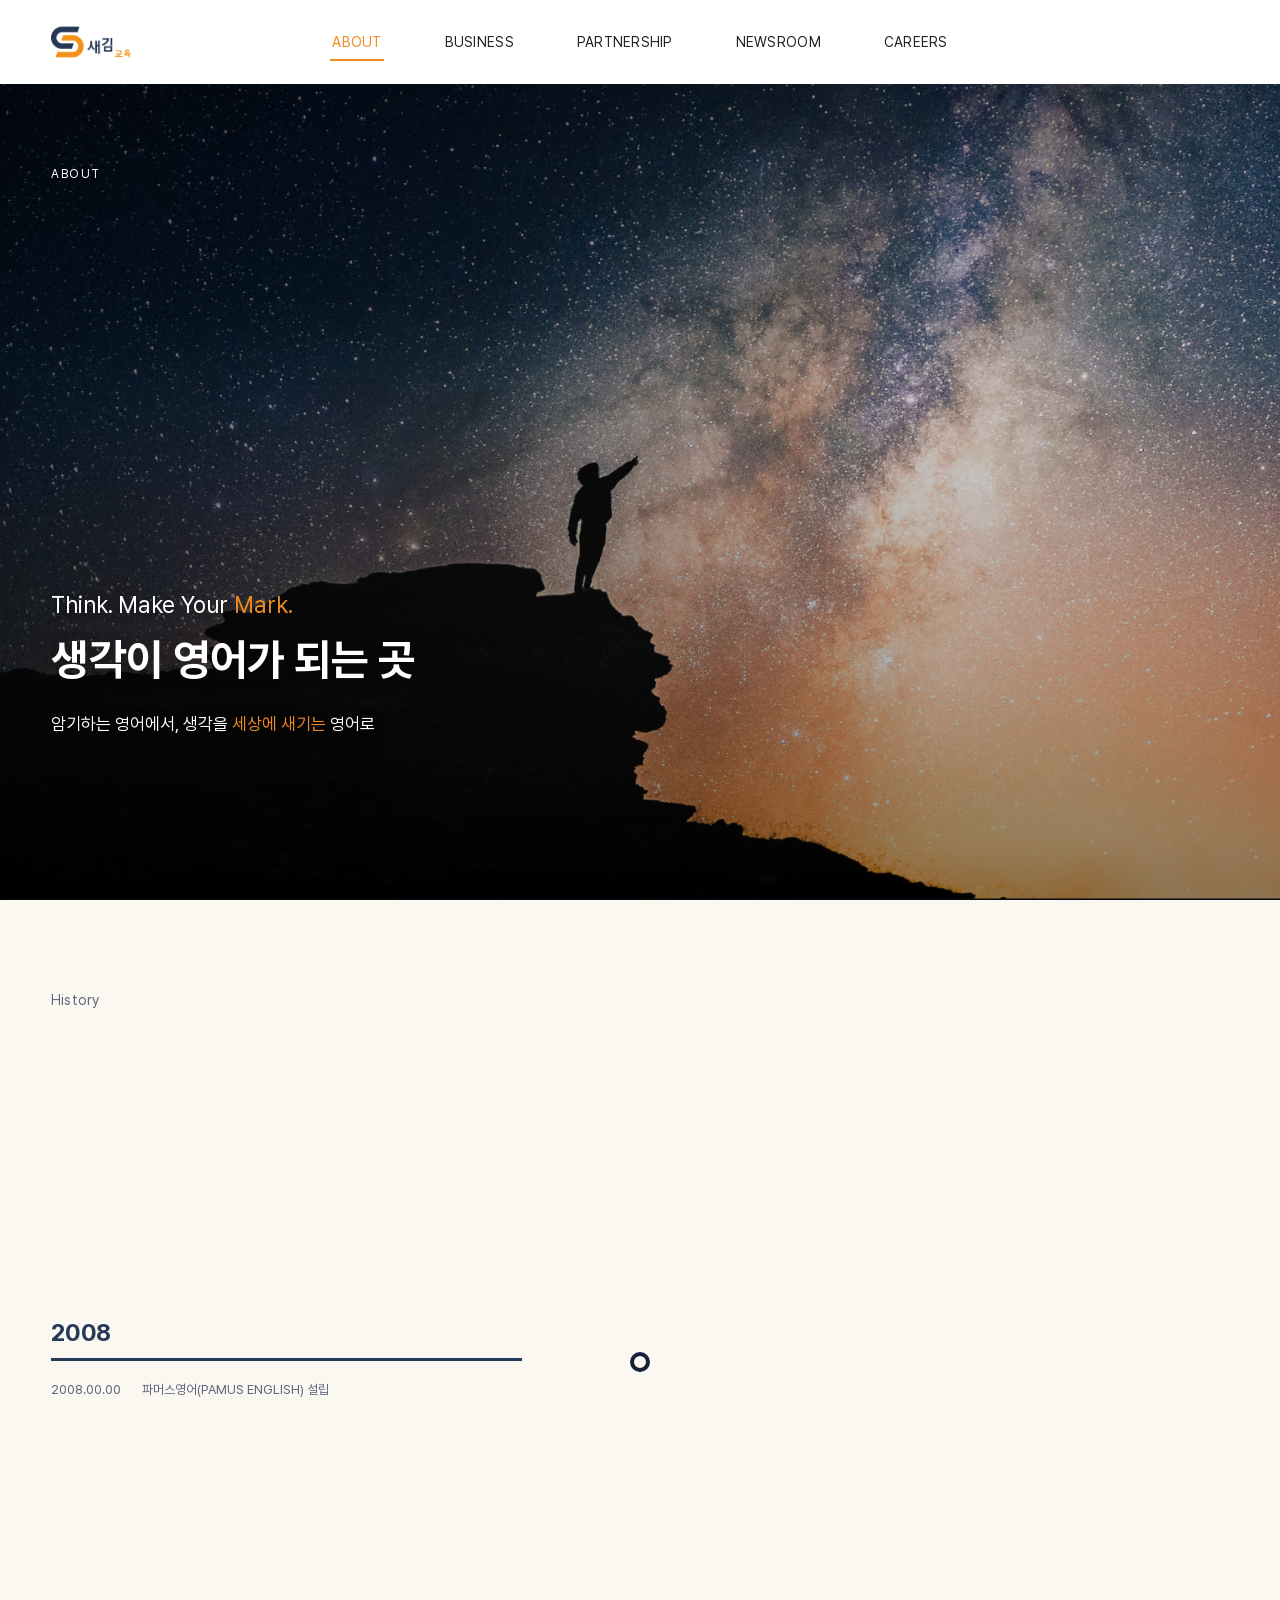
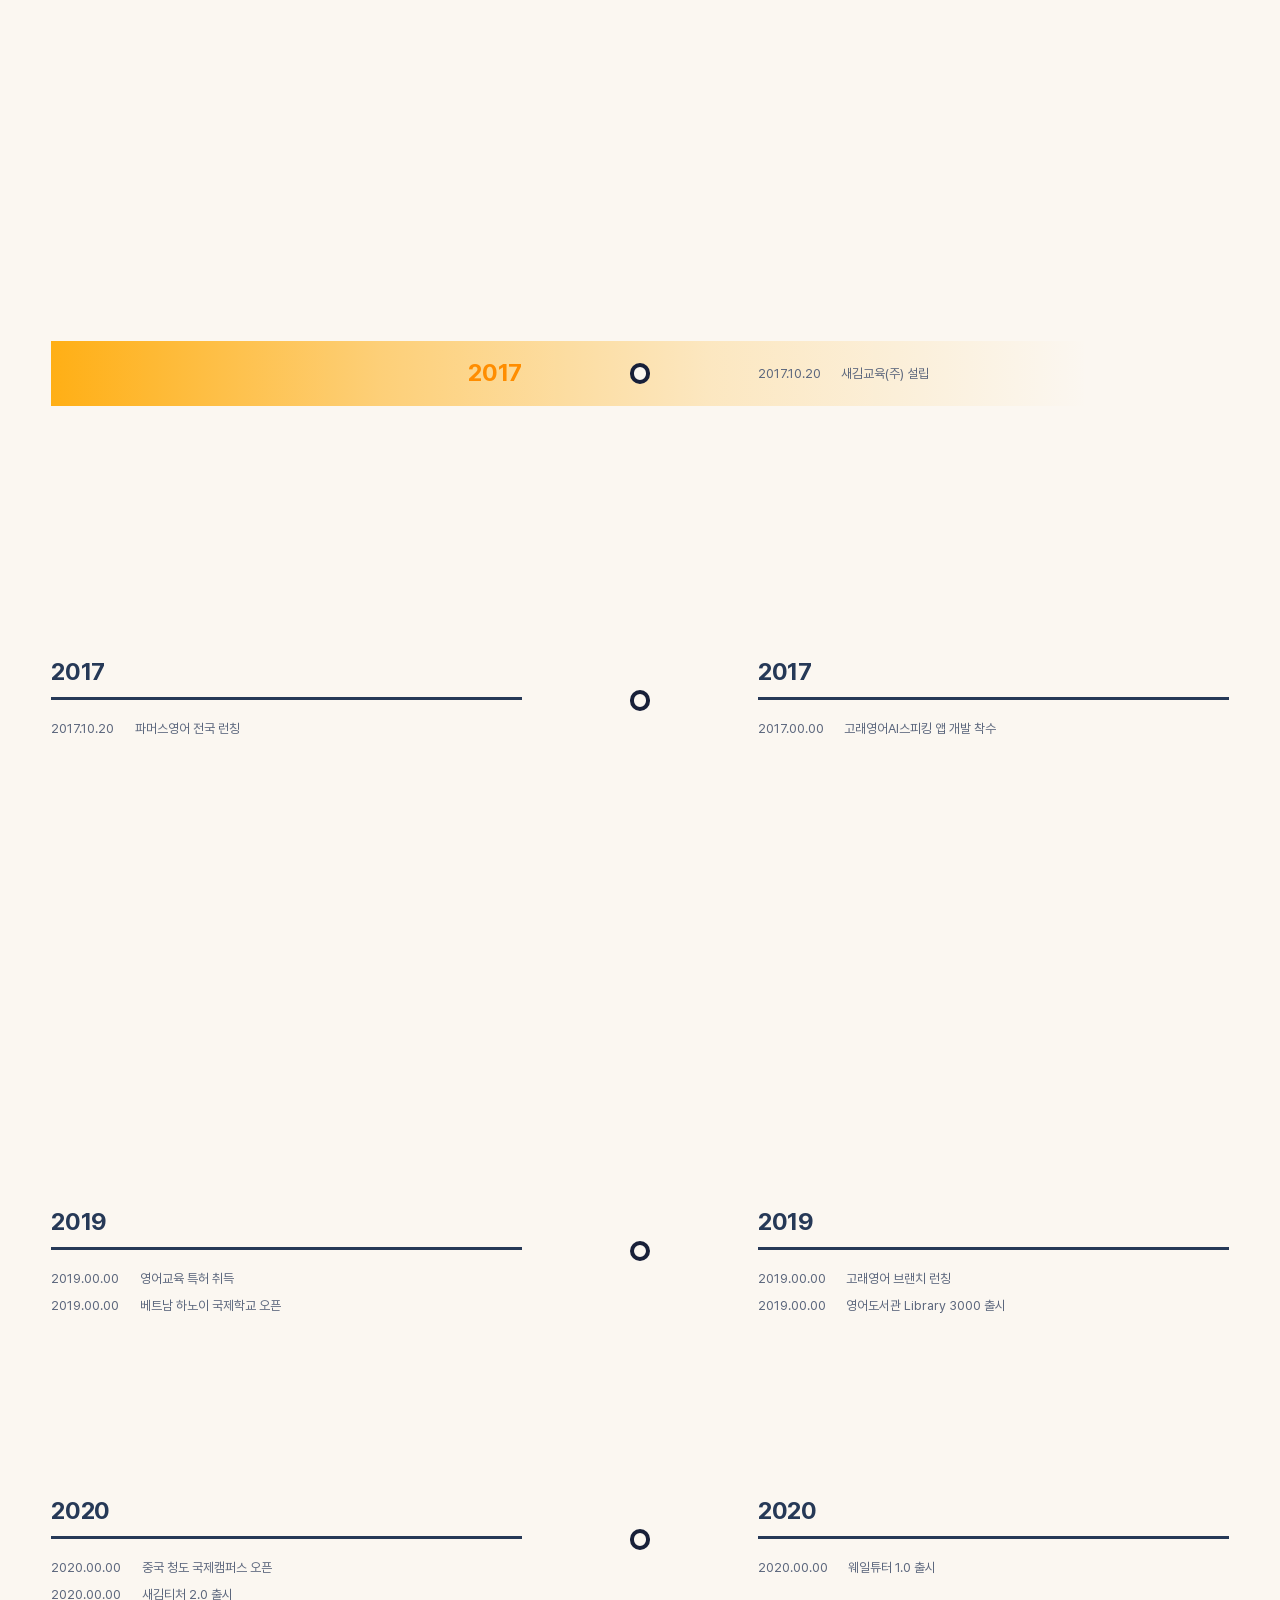
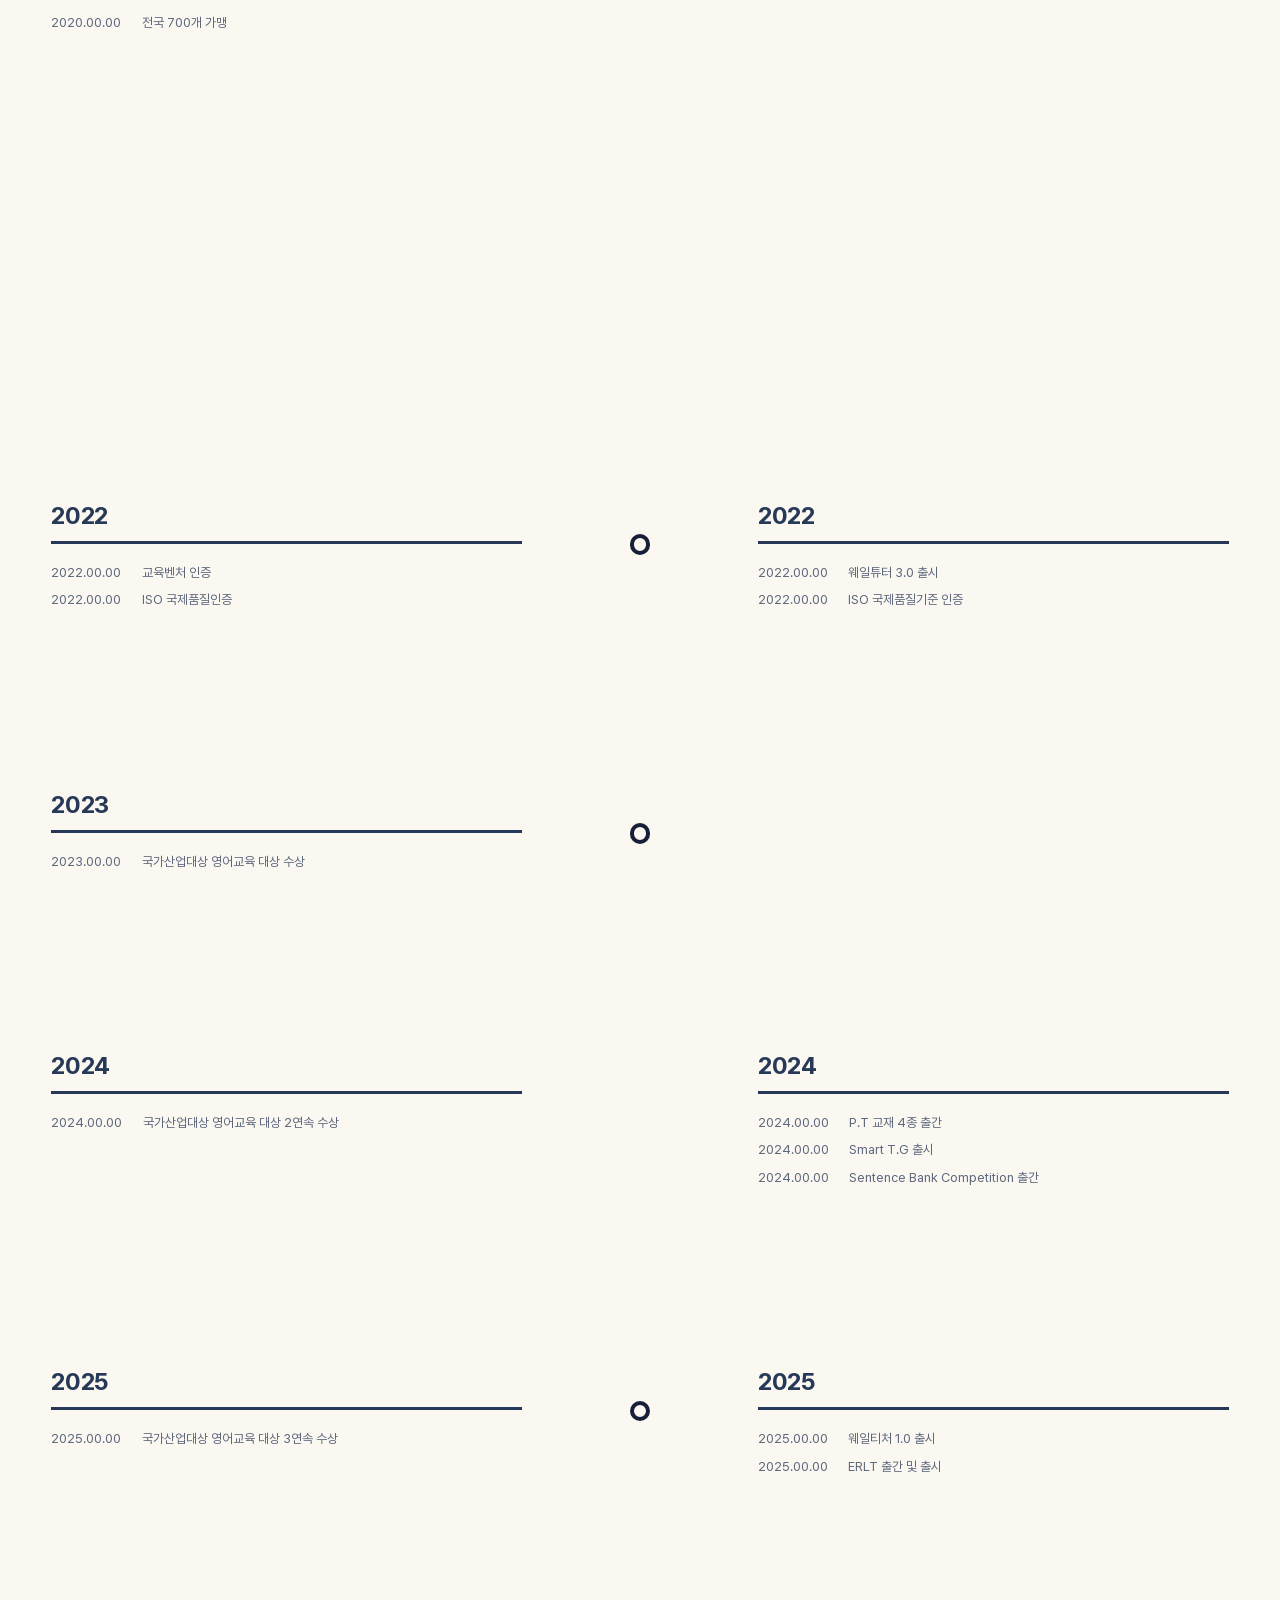
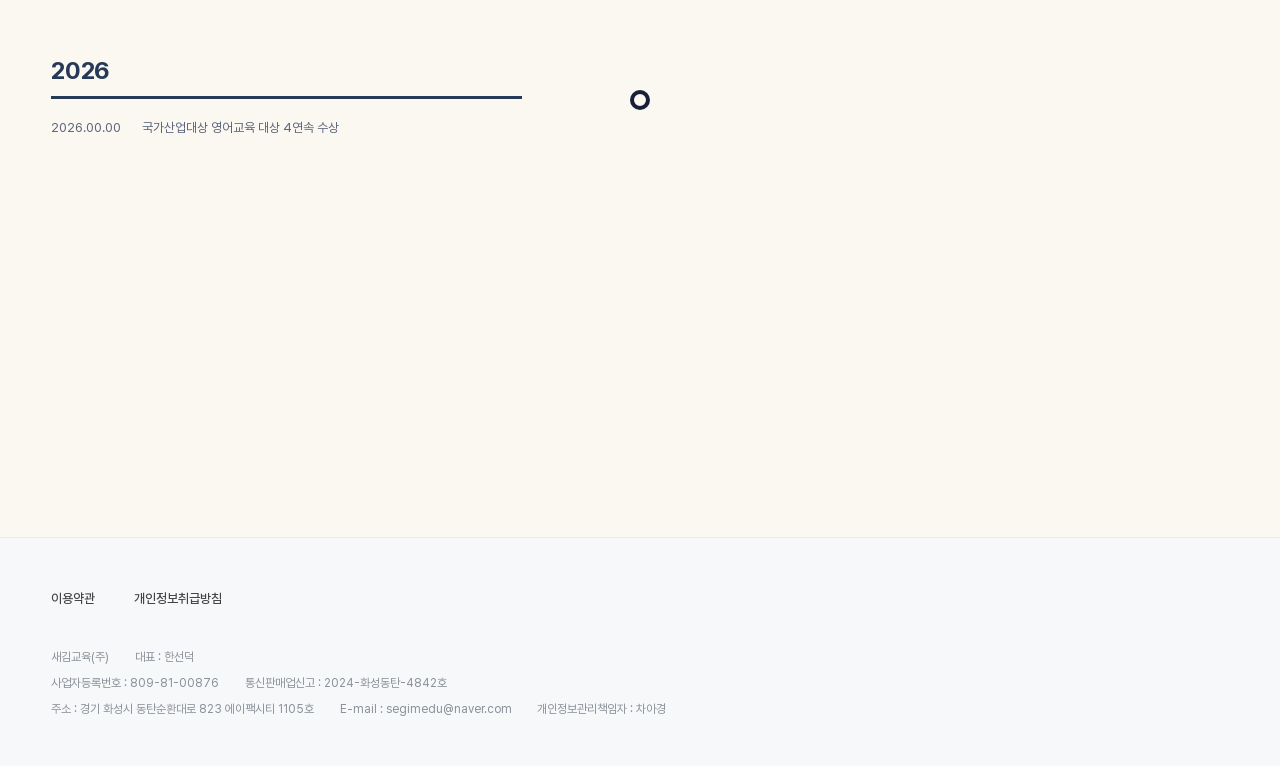
==== about.html @ 3005b9c8 "Add files via upload" ====
<!DOCTYPE html>
<html lang="ko">
<head>
  <meta charset="UTF-8">
  <meta name="viewport" content="width=device-width, initial-scale=1.0, viewport-fit=cover">
  <title>새김교육(주) | About</title>
  <meta name="description" content="새김교육(주) 회사소개 및 연혁 - 생각이 영어가 되는 곳">
  <link rel="stylesheet" href="/resource/css/index.css">
  <link rel="stylesheet" href="/resource/css/about.css">
  <!-- 스크롤 리빌 초기 상태를 첫 렌더부터 적용 (본문 파싱 전에 실행돼야 깜빡임 없음) -->
  <script>document.documentElement.className += ' js';</script>
</head>
<body>

  <!-- ============================================================
       공통 GNB ( 공용)
       ============================================================ -->
  <header class="gnb" id="gnb">
    <div class="gnb-inner">

      <!-- 로고 -->
      <a class="gnb-logo" href="/">
        <img src="/resource/imgs/logo.png" alt="새김교육">
      </a>

      <!-- 모바일 햄버거 버튼 -->
      <button type="button" class="menu-btn" id="menuBtn" aria-label="전체메뉴 열기" aria-expanded="false" aria-controls="gnbMenu">
        <span class="menu-btn-bar"></span>
        <span class="menu-btn-bar"></span>
        <span class="menu-btn-bar"></span>
      </button>

      <!-- 메뉴 (PC: 가운데 정렬 / 모바일: 슬라이드 패널) -->
      <nav class="gnb-menu" id="gnbMenu" aria-label="주메뉴">
        <ul class="menu-list">

          <li class="menu-item has-sub">
            <a class="menu-link on" href="/about">About</a>
            <!-- 모바일 아코디언 전용 버튼 (PC에서는 숨김) -->
            <button type="button" class="sub-btn" aria-label="About 하위메뉴 열기" aria-expanded="false"></button>
            <ul class="sub-list">
              <li><a href="/about#intro">회사소개</a></li>
              <li><a href="/about#history">연혁</a></li>
            </ul>
          </li>

          <li class="menu-item">
            <a class="menu-link" href="/business">Business</a>
          </li>

          <li class="menu-item">
            <a class="menu-link" href="/partnership">Partnership</a>
          </li>

          <li class="menu-item">
            <a class="menu-link" href="/newsroom">Newsroom</a>
          </li>

          <li class="menu-item has-sub">
            <a class="menu-link" href="/career">Careers</a>
            <button type="button" class="sub-btn" aria-label="Careers 하위메뉴 열기" aria-expanded="false"></button>
            <ul class="sub-list">
              <li><a href="/career">인재상</a></li>
              <li><a href="/career2">채용 안내</a></li>
              <li><a href="/career3">채용공고</a></li>
            </ul>
          </li>

        </ul>
      </nav>

    </div>
  </header>
  <!-- // 공통 GNB -->

  <!-- 모바일 메뉴 열렸을 때 뒤 배경 딤 -->
  <div class="menu-dim" id="menuDim"></div>

  <!-- 본문 영역 -->
  <div class="page" id="page">
    <main>

      <!-- ========== 회사소개 배너 ========== -->
      <section class="ab-ban" id="intro">
        <div class="ab-ban-inner">

          <!-- 좌상단 라벨 -->
          <div class="hero-line ab-label-line">
            <p class="ab-label">ABOUT</p>
          </div>

          <!-- 카피 : 줄 단위 마스크 리빌 (index·message와 동일 방식) -->
          <div class="ab-copy">
            <div class="hero-line">
              <p class="ab-lead">Think. Make Your <span class="ab-point">Mark.</span></p>
            </div>

            <h1 class="ab-title">
              <!-- 이 줄만 스윕 : 자기 리빌이 끝나는 즉시 빛줄기가 지나감 -->
              <span class="hero-line"><span class="ab-title-line txt-sheen">생각이 영어가 되는 곳</span></span>
            </h1>

            <div class="hero-line">
              <p class="ab-sub">암기하는 영어에서, 생각을 <span class="ab-point">세상에 새기는</span> 영어로</p>
            </div>
          </div>

        </div>
      </section>
      <!-- // 회사소개 배너 -->

      <!-- ========== History 타임라인 ========== -->
      <section class="hist" id="history">
        <div class="hist-inner">

          <p class="hist-label reveal">History</p>

          <div class="tl" id="tl">
            <!-- 중앙 세로 라인 : 스크롤 진행률에 따라 scaleY로 그려짐 -->
            <span class="tl-line" id="tlLine"></span>

            <!-- 2008 -->
            <div class="tl-row">
              <span class="tl-node reveal-tl"></span>
              <div class="tl-col reveal-tl">
                <p class="tl-year">2008</p>
                <ul class="tl-list">
                  <li><span class="tl-date">2008.00.00</span><span class="tl-txt">파머스영어(PAMUS ENGLISH) 설립</span></li>
                </ul>
              </div>
            </div>

            <!-- 2015 -->
            <div class="tl-row">
              <span class="tl-node reveal-tl"></span>
              <div class="tl-col reveal-tl">
                <p class="tl-year tl-year-red">2015</p>
                <ul class="tl-list">
                  <li><span class="tl-date">2015.00.00</span><span class="tl-txt">아시아테솔협회 공식 후원사 선정</span></li>
                  <li><span class="tl-date">2015.00.00</span><span class="tl-txt">'말이 되는 영어' 새김티처 개발</span></li>
                </ul>
              </div>
            </div>

            <!-- 2017 하이라이트 밴드 : 타임라인을 가로지름 -->
            <div class="tl-band reveal-tl">
              <div class="tl-band-grid">
                <p class="tl-band-year">2017</p>
                <p class="tl-band-txt">
                  <span class="tl-date">2017.10.20</span><span class="tl-txt">새김교육(주) 설립</span>
                </p>
              </div>
              <span class="tl-node tl-node-band"></span>
            </div>

            <!-- 2017 -->
            <div class="tl-row">
              <span class="tl-node reveal-tl"></span>
              <div class="tl-col reveal-tl">
                <p class="tl-year">2017</p>
                <ul class="tl-list">
                  <li><span class="tl-date">2017.10.20</span><span class="tl-txt">파머스영어 전국 런칭</span></li>
                </ul>
              </div>
              <div class="tl-col reveal-tl">
                <p class="tl-year">2017</p>
                <ul class="tl-list">
                  <li><span class="tl-date">2017.00.00</span><span class="tl-txt">고래영어AI스피킹 앱 개발 착수</span></li>
                </ul>
              </div>
            </div>

            <!-- 2018 -->
            <div class="tl-row">
              <span class="tl-node reveal-tl"></span>
              <div class="tl-col reveal-tl">
                <p class="tl-year">2018</p>
                <ul class="tl-list">
                  <li><span class="tl-date">2018.00.00</span><span class="tl-txt">미시간대·하와이주립대 국제공인 기관 선정</span></li>
                  <li><span class="tl-date">2018.00.00</span><span class="tl-txt">전국400개 브랜치 개원</span></li>
                </ul>
              </div>
              <div class="tl-col reveal-tl">
                <p class="tl-year">2018</p>
                <ul class="tl-list">
                  <li><span class="tl-date">2018.00.00</span><span class="tl-txt">교육특허 획득</span></li>
                </ul>
              </div>
            </div>

            <!-- 2019 -->
            <div class="tl-row">
              <span class="tl-node reveal-tl"></span>
              <div class="tl-col reveal-tl">
                <p class="tl-year">2019</p>
                <ul class="tl-list">
                  <li><span class="tl-date">2019.00.00</span><span class="tl-txt">영어교육 특허 취득</span></li>
                  <li><span class="tl-date">2019.00.00</span><span class="tl-txt">베트남 하노이 국제학교 오픈</span></li>
                </ul>
              </div>
              <div class="tl-col reveal-tl">
                <p class="tl-year">2019</p>
                <ul class="tl-list">
                  <li><span class="tl-date">2019.00.00</span><span class="tl-txt">고래영어 브랜치 런칭</span></li>
                  <li><span class="tl-date">2019.00.00</span><span class="tl-txt">영어도서관 Library 3000 출시</span></li>
                </ul>
              </div>
            </div>

            <!-- 2020 -->
            <div class="tl-row">
              <span class="tl-node reveal-tl"></span>
              <div class="tl-col reveal-tl">
                <p class="tl-year">2020</p>
                <ul class="tl-list">
                  <li><span class="tl-date">2020.00.00</span><span class="tl-txt">중국 청도 국제캠퍼스 오픈</span></li>
                  <li><span class="tl-date">2020.00.00</span><span class="tl-txt">새김티처 2.0 출시</span></li>
                  <li><span class="tl-date">2020.00.00</span><span class="tl-txt">전국 700개 가맹</span></li>
                </ul>
              </div>
              <div class="tl-col reveal-tl">
                <p class="tl-year">2020</p>
                <ul class="tl-list">
                  <li><span class="tl-date">2020.00.00</span><span class="tl-txt">웨일튜터 1.0 출시</span></li>
                </ul>
              </div>
            </div>

            <!-- 2021 -->
            <div class="tl-row">
              <span class="tl-node reveal-tl"></span>
              <div class="tl-col reveal-tl">
                <p class="tl-year">2021</p>
                <ul class="tl-list">
                  <li><span class="tl-date">2021.00.00</span><span class="tl-txt">스텔라 시리즈 출간</span></li>
                  <li><span class="tl-date">2021.00.00</span><span class="tl-txt">새김스튜던트 서비스 개시</span></li>
                </ul>
              </div>
              <div class="tl-col reveal-tl">
                <p class="tl-year">2021</p>
                <ul class="tl-list">
                  <li><span class="tl-date">2021.00.00</span><span class="tl-txt">웨일스튜던트 서비스 개시</span></li>
                  <li><span class="tl-date">2021.00.00</span><span class="tl-txt">벤처기업달성</span></li>
                </ul>
              </div>
            </div>

            <!-- 2022 -->
            <div class="tl-row">
              <span class="tl-node reveal-tl"></span>
              <div class="tl-col reveal-tl">
                <p class="tl-year">2022</p>
                <ul class="tl-list">
                  <li><span class="tl-date">2022.00.00</span><span class="tl-txt">교육벤처 인증</span></li>
                  <li><span class="tl-date">2022.00.00</span><span class="tl-txt">ISO 국제품질인증</span></li>
                </ul>
              </div>
              <div class="tl-col reveal-tl">
                <p class="tl-year">2022</p>
                <ul class="tl-list">
                  <li><span class="tl-date">2022.00.00</span><span class="tl-txt">웨일튜터 3.0 출시</span></li>
                  <li><span class="tl-date">2022.00.00</span><span class="tl-txt">ISO 국제품질기준 인증</span></li>
                </ul>
              </div>
            </div>

            <!-- 2023 -->
            <div class="tl-row">
              <span class="tl-node reveal-tl"></span>
              <div class="tl-col reveal-tl">
                <p class="tl-year">2023</p>
                <ul class="tl-list">
                  <li><span class="tl-date">2023.00.00</span><span class="tl-txt">국가산업대상 영어교육 대상 수상</span></li>
                </ul>
              </div>
            </div>

            <!-- 2024 -->
            <div class="tl-row">
              <span class="tl-node reveal-tl"></span>
              <div class="tl-col reveal-tl">
                <p class="tl-year">2024</p>
                <ul class="tl-list">
                  <li><span class="tl-date">2024.00.00</span><span class="tl-txt">국가산업대상 영어교육 대상 2연속 수상</span></li>
                </ul>
              </div>
              <div class="tl-col reveal-tl">
                <p class="tl-year">2024</p>
                <ul class="tl-list">
                  <li><span class="tl-date">2024.00.00</span><span class="tl-txt">P.T 교재 4종 출간</span></li>
                  <li><span class="tl-date">2024.00.00</span><span class="tl-txt">Smart T.G 출시</span></li>
                  <li><span class="tl-date">2024.00.00</span><span class="tl-txt">Sentence Bank Competition 출간</span></li>
                </ul>
              </div>
            </div>

            <!-- 2025 -->
            <div class="tl-row">
              <span class="tl-node reveal-tl"></span>
              <div class="tl-col reveal-tl">
                <p class="tl-year">2025</p>
                <ul class="tl-list">
                  <li><span class="tl-date">2025.00.00</span><span class="tl-txt">국가산업대상 영어교육 대상 3연속 수상</span></li>
                </ul>
              </div>
              <div class="tl-col reveal-tl">
                <p class="tl-year">2025</p>
                <ul class="tl-list">
                  <li><span class="tl-date">2025.00.00</span><span class="tl-txt">웨일티처 1.0 출시</span></li>
                  <li><span class="tl-date">2025.00.00</span><span class="tl-txt">ERLT 출간 및 출시</span></li>
                </ul>
              </div>
            </div>

            <!-- 2026 -->
            <div class="tl-row">
              <span class="tl-node reveal-tl"></span>
              <div class="tl-col reveal-tl">
                <p class="tl-year">2026</p>
                <ul class="tl-list">
                  <li><span class="tl-date">2026.00.00</span><span class="tl-txt">국가산업대상 영어교육 대상 4연속 수상</span></li>
                </ul>
              </div>
            </div>

          </div>

        </div>
      </section>
      <!-- // History 타임라인 -->

    </main>
  </div>
  <!-- // 본문 영역 -->

  <!-- ============================================================
       공통 푸터 (모든 페이지 공용)
       ============================================================ -->
  <footer class="footer" id="footer">
    <div class="footer-inner">

      <!-- 약관 링크 -->
      <ul class="footer-link">
        <li><a href="#">이용약관</a></li>
        <li><a href="#">개인정보취급방침</a></li>
      </ul>

      <!-- 사업자 정보 -->
      <div class="footer-info">
        <p>
          <span>새김교육(주)</span>
          <span>대표 : 한선덕</span>
        </p>
        <p>
          <span>사업자등록번호 : 809-81-00876</span>
          <span>통신판매업신고 : 2024-화성동탄-4842호</span>
        </p>
        <p>
          <span>주소 : 경기 화성시 동탄순환대로 823 에이팩시티 1105호</span>
          <span>E-mail : segimedu@naver.com</span>
          <span>개인정보관리책임자 : 차아경</span>
        </p>
      </div>

    </div>
  </footer>
  <!-- // 공통 푸터 -->

  <script src="/resource/js/common.js"></script>
  <script src="/resource/js/about.js"></script>
</body>
</html>
---- resource/css/index.css ----
@charset "utf-8";

/* ============================================================
   [웹폰트] Pretendard — 로컬 호스팅 (resource/fonts)
   swap : 폰트 로드 전에는 대체 폰트로 먼저 보여줌
   ============================================================ */
@font-face {
    font-family: 'Pretendard';
    font-weight: 400;
    font-style: normal;
    font-display: swap;
    src: url('../fonts/Pretendard-Regular.woff2') format('woff2');
}

@font-face {
    font-family: 'Pretendard';
    font-weight: 500;
    font-style: normal;
    font-display: swap;
    src: url('../fonts/Pretendard-Medium.woff2') format('woff2');
}

/* 600~800 요청은 이 Bold(700)로 매칭됨 */
@font-face {
    font-family: 'Pretendard';
    font-weight: 700;
    font-style: normal;
    font-display: swap;
    src: url('../fonts/Pretendard-Bold.woff2') format('woff2');
}


/* ============================================================
   [기본 설정]
   ============================================================ */
:root {
    --point: #f08a1e;
    --navy: #22355c;
    --text: #222222;
    --text-sub: #8a9099;
    --line: #e8eaee;
    --gnb-h: 84px;
    /* 헤더 하단 2depth 서브 바 높이 */
    --subbar-h: 58px;
}

* {
    margin: 0;
    padding: 0;
    box-sizing: border-box;
}

html {
    -webkit-text-size-adjust: 100%;
}

body {
    font-family: 'Pretendard', 'Apple SD Gothic Neo', 'Malgun Gothic', 'Noto Sans KR', sans-serif;
    color: var(--text);
    background: #fff;
    line-height: 1.5;
    word-break: keep-all;
    overflow-x: hidden;
}

img {
    display: block;
    max-width: 100%;
    height: auto;
}

ul,
ol {
    list-style: none;
}

a {
    color: inherit;
    text-decoration: none;
}

button {
    font: inherit;
    color: inherit;
    background: none;
    border: 0;
    cursor: pointer;
}

body.menu-open {
    overflow: hidden;
}


/* ============================================================
   [공통 GNB]
   ============================================================ */
.gnb {
    position: fixed;
    top: 0;
    left: 0;
    z-index: 100;
    width: 100%;
    height: var(--gnb-h);
    background: #fff;
    transition: box-shadow .3s ease;
}

.gnb.is-scrolled {
    box-shadow: 0 2px 12px rgba(0, 0, 0, .06);
}

.gnb-inner {
    position: relative;
    display: flex;
    align-items: center;
    justify-content: center;
    width: 100%;
    max-width: 1920px;
    height: 100%;
    margin: 0 auto;
    padding: 0 clamp(20px, 4vw, 60px);
}

/* 로고 : 왼쪽 고정 */
.gnb-logo {
    position: absolute;
    left: clamp(20px, 4vw, 60px);
    top: 50%;
    transform: translateY(-50%);
    display: block;
}

.gnb-logo img {
    width: auto;
    height: clamp(24px, 2.4vw, 34px);
}

/* 메뉴 리스트 : 항목이 헤더 높이를 꽉 채워야 2depth가 헤더 바로 아래(top:100%)에 붙음
   (nav → ul → li 로 height:100%가 이어져야 하므로 nav에도 높이 지정) */
.gnb-menu {
    height: 100%;
}

.menu-list {
    display: flex;
    align-items: center;
    height: 100%;
    gap: clamp(28px, 4.6vw, 84px);
}

.menu-item {
    position: relative;
    display: flex;
    align-items: center;
    height: 100%;
}

.menu-link {
    position: relative;
    display: block;
    padding: 8px 2px;
    font-size: clamp(14px, 1.05vw, 17px);
    font-weight: 400;
    letter-spacing: .02em;
    text-transform: uppercase;
    color: var(--text);
    white-space: nowrap;
    transition: color .2s ease;
}

/* 1depth 활성 밑줄 : 글자 폭만큼 짧게, 가운데서 펼쳐짐 */
.menu-link::after {
    content: '';
    position: absolute;
    left: 0;
    right: 0;
    bottom: 0;
    height: 2px;
    background: var(--point);
    opacity: 0;
    transform: scaleX(.4);
    transition: transform .28s ease-out, opacity .28s ease-out;
}

/* 현재 페이지는 호버 없이도 상시 표시 */
.menu-link.on {
    color: var(--point);
}

.menu-link.on::after {
    opacity: 1;
    transform: scaleX(1);
}

/* 호버 표시는 마우스 기기에서만 */
@media (hover: hover) and (pointer: fine) {

    .menu-item:hover>.menu-link,
    .menu-item.is-open>.menu-link {
        color: var(--point);
    }

    .menu-item:hover>.menu-link::after,
    .menu-item.is-open>.menu-link::after {
        opacity: 1;
        transform: scaleX(1);
    }
}


/* ---- 2depth : 헤더 하단 전체 폭 서브 바 ---- */
/* 바 배경 : 헤더 아래로 펼쳐지는 흰 판. 페이지 콘텐츠를 밀지 않고 위에 겹침 */
.gnb::after {
    content: '';
    position: absolute;
    top: 100%;
    left: 0;
    width: 100%;
    height: 0;
    background: #fff;
    border-bottom: 1px solid var(--line);
    opacity: 0;
    /* 닫힘 상태에선 아래 콘텐츠 클릭을 막지 않음 */
    pointer-events: none;
    transition: height .32s ease-out, opacity .32s ease-out;
}

.gnb.sub-open::after {
    height: var(--subbar-h);
    opacity: 1;
    /* 열렸을 땐 헤더와 한 덩어리로 묶이는 호버 영역 */
    pointer-events: auto;
}

/* 2depth 항목 : 부모 1depth의 x좌표에서 시작해 가로로 나열 */
.sub-list {
    position: absolute;
    top: 100%;
    left: 0;
    /* .gnb::after 배경보다 위 */
    z-index: 1;
    display: flex;
    align-items: center;
    height: var(--subbar-h);
    gap: clamp(20px, 2.4vw, 44px);
    white-space: nowrap;
    opacity: 0;
    visibility: hidden;
    transform: translateY(-6px);
    transition: opacity .28s ease-out, transform .28s ease-out, visibility .28s;
}

.menu-item.is-open>.sub-list {
    opacity: 1;
    visibility: visible;
    transform: none;
}

.sub-list a {
    display: block;
    font-size: clamp(14px, 1vw, 16px);
    color: var(--navy);
    white-space: nowrap;
    transition: color .2s ease;
}

.sub-list a:hover {
    color: var(--point);
}

/* 모바일 전용 버튼 (PC 숨김) */
.menu-btn,
.sub-btn {
    display: none;
}


/* ============================================================
   [히어로] — 한 화면을 가득 채우는 섹션 1개
   ============================================================ */

.page {
    padding-top: var(--gnb-h);
}

/* 쌓임 순서 : 배경 이미지 → 오버레이(z-index 1) → 텍스트(z-index 2) */
.hero {
    position: relative;
    /* 오버레이·텍스트의 기준 */
    display: flex;
    align-items: center;
    justify-content: center;
    width: 100%;
    height: calc(var(--app-h, 100vh) - var(--gnb-h));
    height: calc(100dvh - var(--gnb-h));
    padding: 0 20px;
    overflow: hidden;
    background: #07090f url('../imgs/main.png') no-repeat center center / cover;
}

/* 다크 오버레이 : 배경 위, 텍스트 아래 / 클릭 통과 */
.hero::before {
    content: '';
    position: absolute;
    inset: 0;
    z-index: 1;
    pointer-events: none;
    background: linear-gradient(180deg, rgba(0, 0, 0, .30) 0%, rgba(0, 0, 0, .12) 45%, rgba(0, 0, 0, .28) 100%);
}


@media (hover: hover) and (pointer: fine) {
    .hero-glow {
        position: absolute;
        top: 0;
        left: 0;
        z-index: 1;
        width: 500px;
        height: 500px;
        margin: -250px 0 0 -250px;
        pointer-events: none;
        background: radial-gradient(circle,
                rgba(255, 220, 160, .20) 0%,
                rgba(255, 220, 160, .09) 35%,
                rgba(255, 220, 160, 0) 70%);
        mix-blend-mode: screen;
        opacity: 0;
        transition: opacity .45s ease;
        will-change: transform;
    }

    /* 히어로 진입 시 페이드 인 */
    .hero-glow.is-on {
        opacity: 1;
    }
}

/* 카피 : 오버레이 위 */
.hero-copy {
    position: relative;
    z-index: 2;
    text-align: center;
    /* 리빌 타이밍 (그라데이션 스윕 시작 시점 계산에 재사용) */
    --reveal-dur: 1.6s;
    --reveal-delay: 1.00s;
}

/* 줄 마스크 : 넘치는 부분을 잘라 텍스트가 아래에서 올라오게 함 */
.hero-line {
    overflow: hidden;
}

.hero-line+.hero-line {
    margin-top: clamp(8px, 1.2vw, 16px);
}

/* 로드 시 1회 리빌 : 마스크 아래(110%)에서 제자리로 */
@keyframes heroLineUp {
    from {
        opacity: 0;
        transform: translateY(110%);
    }

    to {
        opacity: 1;
        transform: translateY(0);
    }
}

.hero-sub,
.hero-title {
    animation: heroLineUp var(--reveal-dur) cubic-bezier(.22, 1, .36, 1) both;
}

/* 스태거 : 서브타이틀 먼저, 타이틀이 --reveal-delay 만큼 뒤 */
.hero-title {
    animation-delay: var(--reveal-delay);
}

.hero-sub {
    font-size: clamp(16px, 2.1vw, 34px);
    font-weight: 400;
    letter-spacing: .01em;
    color: var(--point);
    text-shadow: 0 2px 14px rgba(0, 0, 0, .35);
}

.hero-title {
    font-size: clamp(30px, 5.2vw, 74px);
    font-weight: 800;
    line-height: 1.25;
    letter-spacing: -.01em;
    color: #fff;
    /* 미지원 브라우저 폴백 : 흰색 단색 + 그림자 */
    text-shadow: 0 4px 24px rgba(0, 0, 0, .4);
}



@keyframes heroTitleSheen {

    0% {
        background-position: 100% 0;
    }

    55%,
    100% {
        background-position: 0% 0;
    }
}

@supports ((background-clip: text) or (-webkit-background-clip: text)) {
    .txt-sheen {
        background-image: linear-gradient(110deg, #fff 40%, var(--point) 50%, #fff 60%);
        background-repeat: no-repeat;
        background-size: 250% 100%;
        background-position: 100% 0;
        -webkit-background-clip: text;
        background-clip: text;
        color: transparent;
        -webkit-text-fill-color: transparent;
        text-shadow: none;
        filter: drop-shadow(0 4px 24px rgba(0, 0, 0, .4));
        animation:
            heroLineUp var(--reveal-dur) cubic-bezier(.22, 1, .36, 1) var(--reveal-delay, 0s) both,
            heroTitleSheen 4s ease-out calc(var(--reveal-delay, 0s) + var(--reveal-dur)) infinite;
    }
}

/* 모션 최소화 설정 : 리빌·스윕 없이 흰색 텍스트로 즉시 표시 */
@media (prefers-reduced-motion: reduce) {

    .hero-sub,
    .hero-title,
    .txt-sheen {
        animation: none;
    }

    .txt-sheen {
        background-image: none;
        color: #fff;
        -webkit-text-fill-color: #fff;
        text-shadow: 0 4px 24px rgba(0, 0, 0, .4);
        filter: none;
    }

    /* 마우스 글로우도 제거 (JS에서도 초기화하지 않음) */
    .hero-glow {
        display: none;
    }
}


/* ============================================================
   [Careers 서브 탭] — 인재상 / 채용 안내 / 채용공고 공용
   ============================================================ */
.ca-tab {
    position: relative;
    z-index: 3;
    width: 100%;
    background: #fff;
    border-bottom: 1px solid var(--line);
    --ca-tab-h: 52px;
}

.ca-tab-inner {
    display: flex;
    /* 레퍼런스처럼 우측 정렬 */
    justify-content: flex-end;
    gap: clamp(24px, 4vw, 76px);
    width: 100%;
    max-width: 1400px;
    height: var(--ca-tab-h);
    margin: 0 auto;
    padding: 0 clamp(20px, 4vw, 60px);
}

.ca-tab-link {
    position: relative;
    display: flex;
    align-items: center;
    font-size: clamp(13px, 1vw, 16px);
    color: #6b7280;
    white-space: nowrap;
    transition: color .2s ease;
}

/* 현재 페이지 : 주황 밑줄 */
.ca-tab-link.on {
    color: var(--point);
}

.ca-tab-link.on::after {
    content: '';
    position: absolute;
    left: 0;
    right: 0;
    bottom: 0;
    height: 2px;
    background: var(--point);
}

@media (hover: hover) and (pointer: fine) {
    .ca-tab-link:hover {
        color: var(--point);
    }
}

/* 좁으면 가로 스크롤로 3개 유지 */
@media (max-width: 640px) {
    .ca-tab-inner {
        justify-content: flex-start;
        gap: 28px;
        overflow-x: auto;
        -webkit-overflow-scrolling: touch;
        scrollbar-width: none;
    }

    .ca-tab-inner::-webkit-scrollbar {
        display: none;
    }
}


/* ============================================================
   [공통 푸터] — 히어로 아래 일반 문서 흐름 (스크롤하면 노출)
   ============================================================ */
.footer {
    width: 100%;
    padding: clamp(30px, 4vw, 48px) 0;
    background: #f7f8f9;
    border-top: 1px solid var(--line);
}

.footer-inner {
    width: 100%;
    max-width: 1400px;
    margin: 0 auto;
    padding: 0 clamp(20px, 4vw, 60px);
}

/* 약관 링크 */
.footer-link {
    display: flex;
    flex-wrap: wrap;
    gap: 10px clamp(20px, 3vw, 44px);
    margin-bottom: clamp(20px, 3vw, 40px);
}

.footer-link a {
    font-size: clamp(13px, 1vw, 15px);
    font-weight: 500;
    color: #444;
    transition: color .2s ease;
}

.footer-link a:hover {
    color: var(--point);
}

/* 사업자 정보 */
.footer-info p {
    display: flex;
    flex-wrap: wrap;
    gap: 4px clamp(14px, 2vw, 30px);
    margin-top: 8px;
    font-size: clamp(12px, .92vw, 15px);
    color: var(--text-sub);
}

.footer-info p:first-child {
    margin-top: 0;
}


/* ============================================================
   [스크롤 리빌] — 모든 페이지 공용
   .reveal 요소가 화면에 들어오면 common.js가 .is-in 부여 (1회)
   개별 지연은 인라인 --d 로 (예: style="--d:.12s")
   ============================================================ */
.js .reveal {
    opacity: 0;
    transform: translateY(20px);
    transition: opacity .6s ease-out, transform .6s ease-out;
    transition-delay: var(--d, 0s);
}

.js .reveal.is-in {
    opacity: 1;
    transform: none;
}

/* 모션 최소화 설정 : 애니메이션 없이 바로 보이게 */
@media (prefers-reduced-motion: reduce) {
    .js .reveal {
        opacity: 1;
        transform: none;
        transition: none;
    }
}


/* ============================================================
   [반응형] 1024px 이하
   ============================================================ */
@media (max-width: 1024px) {
    :root {
        --gnb-h: 60px;
    }

    /* 햄버거 버튼 */
    .menu-btn {
        position: absolute;
        right: clamp(16px, 4vw, 30px);
        top: 50%;
        transform: translateY(-50%);
        display: flex;
        flex-direction: column;
        justify-content: center;
        gap: 5px;
        width: 30px;
        height: 30px;
        z-index: 2;
    }

    .menu-btn-bar {
        display: block;
        width: 24px;
        height: 2px;
        background: var(--text);
        transition: transform .3s ease, opacity .2s ease;
    }

    /* 열림 상태 → X 아이콘 */
    body.menu-open .menu-btn-bar:nth-child(1) {
        transform: translateY(7px) rotate(45deg);
    }

    body.menu-open .menu-btn-bar:nth-child(2) {
        opacity: 0;
    }

    body.menu-open .menu-btn-bar:nth-child(3) {
        transform: translateY(-7px) rotate(-45deg);
    }

    /* 전체메뉴 패널 (오른쪽에서 슬라이드) */
    .gnb-menu {
        position: fixed;
        top: var(--gnb-h);
        right: 0;
        width: min(340px, 86vw);
        height: calc(100% - var(--gnb-h));
        padding: 10px 0 40px;
        background: #fff;
        overflow-y: auto;
        -webkit-overflow-scrolling: touch;
        transform: translateX(100%);
        transition: transform .35s ease;
    }

    body.menu-open .gnb-menu {
        transform: translateX(0);
    }

    /* 서브 바는 PC 전용 — 모바일은 아코디언 유지 */
    .gnb::after {
        display: none;
    }

    .menu-link::after {
        display: none;
    }

    .menu-list {
        display: block;
        height: auto;
    }

    .menu-item {
        display: block;
        height: auto;
        border-bottom: 1px solid var(--line);
    }

    .menu-link {
        padding: 18px clamp(20px, 5vw, 28px);
        font-size: 17px;
        font-weight: 600;
    }

    /* 하위메뉴 열기 버튼 (+ / − 모양) */
    .sub-btn {
        position: absolute;
        right: 0;
        top: 0;
        display: block;
        width: 58px;
        height: 58px;
    }

    .sub-btn::before,
    .sub-btn::after {
        content: '';
        position: absolute;
        left: 50%;
        top: 50%;
        width: 13px;
        height: 2px;
        margin: -1px 0 0 -6.5px;
        background: #666;
        transition: transform .3s ease;
    }

    .sub-btn::after {
        transform: rotate(90deg);
    }

    .menu-item.is-open .sub-btn::after {
        transform: rotate(0);
    }

    /* 아코디언 : PC 서브 바 스타일(가로 flex·고정 높이)을 되돌림 */
    .sub-list {
        position: static;
        display: block;
        height: auto;
        max-height: 0;
        gap: 0;
        padding: 0;
        background: #fafbfc;
        white-space: normal;
        opacity: 1;
        visibility: visible;
        overflow: hidden;
        transform: none;
        transition: max-height .35s ease, padding .35s ease;
    }

    .menu-item.is-open>.sub-list {
        max-height: 300px;
        padding: 8px 0;
        transform: none;
    }

    .sub-list a {
        padding: 11px clamp(20px, 5vw, 28px);
        font-size: 15px;
        text-align: left;
    }

    /* 배경 딤 */
    .menu-dim {
        position: fixed;
        inset: 0;
        z-index: 90;
        background: rgba(0, 0, 0, .35);
        opacity: 0;
        visibility: hidden;
        transition: opacity .3s ease, visibility .3s;
    }

    body.menu-open .menu-dim {
        opacity: 1;
        visibility: visible;
    }
}


/* ============================================================
   [반응형] 640px 이하 : 소형 폰 (아이폰 SE 375×667 대응)
   ============================================================ */
@media (max-width: 640px) {
    :root {
        --gnb-h: 56px;
    }

    .gnb-logo img {
        height: 22px;
    }

    .hero-sub {
        font-size: clamp(14px, 4.4vw, 20px);
    }

    .hero-title {
        font-size: clamp(26px, 8.6vw, 40px);
    }

    .footer-link {
        gap: 8px 24px;
        margin-bottom: 18px;
    }

    .footer-info p {
        gap: 2px 14px;
        line-height: 1.7;
    }
}

@media (max-height: 700px) {
    .hero-sub {
        font-size: min(clamp(14px, 2.4vh, 22px), 4.6vw);
    }

    .hero-title {
        font-size: min(clamp(24px, 5.6vh, 46px), 8.4vw);
    }
}

/* 320px 초소형 폰 */
@media (max-width: 360px) {
    .gnb-menu {
        width: 100%;
    }

    .footer-info p {
        flex-direction: column;
        gap: 3px;
    }
}
---- resource/css/about.css ----
@charset "utf-8";

/* ============================================================
   [About] 회사소개 배너 + History 타임라인
   ============================================================ */
:root {
    --hist-bg: #fbf7f1;
    --tl-navy: #182039;
    --tl-year: #263957;
    --tl-txt: #5c677d;
    --tl-red: #e72836;
}


/* ------------------------------------------------------------
   회사소개 배너 (#intro)
   ------------------------------------------------------------ */
.ab-ban {
    position: relative;
    width: 100%;
    height: calc(var(--app-h, 100vh) - var(--gnb-h));
    height: calc(100dvh - var(--gnb-h));
    min-height: 420px;
    overflow: hidden;
    background: #0b1220 url('../imgs/about.png') no-repeat center center / cover;
}

/* 스크림 : 좌측·하단으로 갈수록 어둡게 (message 배너와 동일 방식) */
.ab-ban::before {
    content: '';
    position: absolute;
    inset: 0;
    z-index: 1;
    pointer-events: none;
    background:
        linear-gradient(100deg, rgba(0, 0, 0, .55) 0%, rgba(0, 0, 0, .28) 40%, rgba(0, 0, 0, .04) 74%),
        linear-gradient(180deg, rgba(0, 0, 0, .28) 0%, rgba(0, 0, 0, 0) 36%, rgba(0, 0, 0, .42) 100%);
}

/* 라벨은 위, 카피는 아래 (ref3 배치) */
.ab-ban-inner {
    position: relative;
    z-index: 2;
    display: flex;
    flex-direction: column;
    justify-content: space-between;
    width: 100%;
    max-width: 1400px;
    height: 100%;
    margin: 0 auto;
    padding: clamp(26px, 9vh, 110px) clamp(20px, 4vw, 60px) clamp(50px, 18vh, 215px);
    /* 줄 리빌 타이밍 (--reveal-* 는 공용 .txt-sheen이 스윕 시작 시점 계산에 사용) */
    --reveal-dur: 1s;
    --ab-step: .14s;
}

.ab-label {
    font-size: clamp(12px, .95vw, 18px);
    font-weight: 400;
    letter-spacing: .12em;
    color: #fff;
    text-shadow: 0 2px 10px rgba(0, 0, 0, .4);
}

.ab-lead {
    font-size: clamp(15px, 1.8vw, 34px);
    font-weight: 400;
    letter-spacing: -.005em;
    color: #fff;
    text-shadow: 0 3px 16px rgba(0, 0, 0, .4);
}

.ab-title {
    margin-top: clamp(6px, .8vw, 14px);
    font-size: clamp(26px, 3.4vw, 66px);
    font-weight: 800;
    line-height: 1.3;
    letter-spacing: -.015em;
    color: #fff;
    /* 미지원 브라우저 폴백 : 흰색 단색 + 그림자 */
    text-shadow: 0 4px 22px rgba(0, 0, 0, .4);
}

.ab-sub {
    margin-top: clamp(14px, 1.8vw, 34px);
    font-size: clamp(13px, 1.35vw, 26px);
    font-weight: 400;
    color: #fff;
    text-shadow: 0 3px 14px rgba(0, 0, 0, .4);
}

/* 주황 강조 (Mark. / 세상에 새기는) */
.ab-point {
    color: var(--point);
}

/* h1 안에서는 span으로 줄을 감싸므로 블록 처리 */
.ab-title .hero-line,
.ab-title-line {
    display: block;
}

/* 순차 스태거 : 라벨 → 리드 → 타이틀 → 서브 */
.ab-label {
    --reveal-delay: 0s;
}

.ab-lead {
    --reveal-delay: var(--ab-step);
}

.ab-title-line {
    --reveal-delay: calc(var(--ab-step) * 2);
}

.ab-sub {
    --reveal-delay: calc(var(--ab-step) * 3);
}

/* 줄 단위 마스크 리빌 (타이틀 줄은 .txt-sheen이 리빌까지 함께 처리) */
.ab-label,
.ab-lead,
.ab-sub {
    animation: heroLineUp var(--reveal-dur) cubic-bezier(.22, 1, .36, 1) var(--reveal-delay) both;
}


/* ------------------------------------------------------------
   History 타임라인 (#history)
   ------------------------------------------------------------ */
/* 아래 여백은 .tl의 --tl-pad-b가 담당하므로 섹션 하단은 짧게 (푸터와 과하게 벌어지지 않도록) */
.hist {
    padding: clamp(56px, 7vw, 120px) 0 clamp(24px, 3vw, 60px);
    background: var(--hist-bg);
}

.hist-inner {
    width: 100%;
    max-width: 1400px;
    margin: 0 auto;
    padding: 0 clamp(20px, 4vw, 60px);
}

.hist-label {
    font-size: clamp(14px, 1.05vw, 18px);
    font-weight: 400;
    letter-spacing: .01em;
    color: var(--tl-txt);
}

/* 타임라인 본체 : 중앙 라인 기준 좌/우 2열 */
.tl {
    position: relative;
    margin-top: clamp(24px, 3vw, 56px);
    /* 첫 블록 위 · 마지막 블록 아래 여백 : 라인이 콘텐츠보다 길게 뻗는 구간 */
    --tl-pad-t: clamp(120px, 30vh, 420px);
    --tl-pad-b: clamp(160px, 40vh, 560px);
    padding: var(--tl-pad-t) 0 var(--tl-pad-b);
    /* 라인·노드가 공유하는 중심축 (모바일에서 이 값만 바꾸면 둘 다 따라감) */
    --tl-axis: 50%;
    /* 라인 양옆 여백(열 사이 홈통의 절반) · 노드/연도 크기 */
    --tl-gap: 10%;
    --tl-line-w: 4px;
    --tl-node: clamp(16px, 1.6vw, 30px);
    --tl-year-fs: clamp(24px, 1.8vw, 34px);
    /* 연도 밑줄 y = 노드가 붙는 높이 */
    --tl-node-top: calc(var(--tl-year-fs) * 1.2 + 14px);
}

/* 중앙 세로 라인 : 양 끝이 투명으로 페이드, about.js가 scaleY로 그려줌 */
.tl-line {
    position: absolute;
    /* 축 위에 자기 두께의 절반만큼 당겨 중앙 정렬 */
    left: var(--tl-axis);
    top: 0;
    z-index: 0;
    width: var(--tl-line-w);
    height: 100%;
    margin-left: calc(var(--tl-line-w) / -2);
    /* 페이드 구간을 위아래 여백 길이에 맞춤 → 콘텐츠에 걸치지 않고 여백에서 사라짐 */
    background: linear-gradient(to bottom,
            transparent 0,
            var(--tl-navy) var(--tl-pad-t),
            var(--tl-navy) calc(100% - var(--tl-pad-b)),
            transparent 100%);
    transform: scaleY(0);
    transform-origin: top;
    will-change: transform;
}

/* ---- 타임라인 전용 리빌 ---- */
.tl {
    --tl-ease: cubic-bezier(.16, 1, .3, 1);
    --tl-dur: 1.15s;
}

.js .tl-node:not(.tl-node-band),
.js .tl-col .tl-year,
.js .tl-col .tl-list li,
.js .tl-band {
    opacity: 0;
    transform: translateY(15px);
    transition: opacity var(--tl-dur) var(--tl-ease), transform var(--tl-dur) var(--tl-ease);
    transition-delay: var(--d, 0s);
}

.js .tl-node.is-in,
.js .tl-col.is-in .tl-year,
.js .tl-col.is-in .tl-list li,
.js .tl-band.is-in {
    opacity: 1;
    transform: none;
}

/* 연도 행 : 좌/우 열 + 라인 위 노드 */
.tl-row {
    position: relative;
    display: grid;
    grid-template-columns: calc(50% - var(--tl-gap)) calc(50% - var(--tl-gap));
    justify-content: space-between;
}

/* 블록 간 세로 간격 : vh 기준이라 화면이 커져도 밀도가 유지됨 */
.tl-row+.tl-row {
    margin-top: clamp(88px, 20vh, 300px);
}

/* 밴드 위아래는 한 단계 더 여유 */
.tl-row+.tl-band,
.tl-band+.tl-row {
    margin-top: clamp(120px, 28vh, 400px);
}

/* 노드 : 네이비 링 + 크림 채움 */
.tl-node {
    position: absolute;
    /* 라인과 같은 축에 자기 지름의 절반만큼 당겨 정렬  */
    left: var(--tl-axis);
    top: var(--tl-node-top);
    z-index: 1;
    width: var(--tl-node);
    height: var(--tl-node);
    margin: calc(var(--tl-node) / -2) 0 0 calc(var(--tl-node) / -2);
    border: calc(var(--tl-node) * .22) solid var(--tl-navy);
    border-radius: 50%;
    background: var(--hist-bg);
}

.tl-year {
    padding-bottom: clamp(8px, .8vw, 14px);
    border-bottom: 3px solid var(--tl-year);
    font-size: var(--tl-year-fs);
    font-weight: 800;
    line-height: 1.2;
    letter-spacing: -.01em;
    color: var(--tl-year);
}

/* 2015 : 레드 강조 */
.tl-year-red {
    border-bottom-color: var(--tl-red);
    color: var(--tl-red);
}

.tl-list {
    margin-top: clamp(14px, 1.4vw, 26px);
}

.tl-list li {
    display: flex;
    flex-wrap: wrap;
    gap: 2px clamp(12px, 1.6vw, 30px);
    margin-top: 6px;
    font-size: clamp(13px, .95vw, 17px);
    line-height: 1.65;
    color: var(--tl-txt);
}

.tl-list li:first-child {
    margin-top: 0;
}

.tl-date {
    flex: none;
}

/* 2017 하이라이트 밴드 : 타임라인을 가로지르는 전체 폭 */
.tl-band {
    position: relative;
    padding: clamp(12px, 1.4vw, 24px) 0;
    background: linear-gradient(90deg,
            rgba(255, 175, 21, 1) 0%,
            rgba(255, 175, 21, .55) 28%,
            rgba(255, 175, 21, .22) 56%,
            rgba(255, 175, 21, 0) 88%);
}

.tl-band-grid {
    display: grid;
    grid-template-columns: calc(50% - var(--tl-gap)) calc(50% - var(--tl-gap));
    justify-content: space-between;
    align-items: center;
}

.tl-band-year {
    text-align: right;
    font-size: var(--tl-year-fs);
    font-weight: 800;
    line-height: 1.2;
    letter-spacing: -.01em;
    color: #ff8d00;
}

.tl-band-txt {
    display: flex;
    flex-wrap: wrap;
    gap: 2px clamp(12px, 1.6vw, 30px);
    font-size: clamp(13px, .95vw, 17px);
    color: var(--tl-txt);
}

/* 밴드의 노드는 밴드 중앙에 */
.tl-node-band {
    top: 50%;
}


/* ------------------------------------------------------------
   반응형 : 768px 이하 = 1열 (라인 좌측, 블록은 모두 라인 오른쪽)
   ------------------------------------------------------------ */
@media (max-width: 768px) {
    .tl {
        /* 축만 왼쪽으로 옮기면 라인·노드가 같이 따라옴 */
        --tl-axis: 12px;
        /* 위 여백은 비슷하게, 아래 여백은 스크롤이 길어지지 않게 25vh 수준으로 */
        --tl-pad-t: clamp(100px, 28vh, 320px);
        --tl-pad-b: clamp(110px, 25vh, 320px);
        --tl-node: 18px;
        --tl-year-fs: clamp(21px, 6vw, 28px);
        --tl-node-top: calc(var(--tl-year-fs) * 1.2 + 10px);
    }

    .tl-row {
        grid-template-columns: 1fr;
        padding-left: calc(var(--tl-axis) + 28px);
    }

    /* 같은 행의 좌/우 블록이 세로로 쌓임 (같은 연도이므로 행 간격보다 좁게 유지) */
    .tl-col+.tl-col {
        margin-top: clamp(30px, 6vh, 60px);
    }

    /* 연도 밑줄 제거 : 1열에서는 세로 라인과 겹쳐 보임 */
    .tl-year {
        padding-bottom: 0;
        border-bottom: 0;
    }

    /* 밑줄이 빠진 만큼 제목-내용 간격 보정 */
    .tl-list {
        margin-top: 10px;
    }

    /* 밴드는 전체 폭 유지 */
    .tl-band-grid {
        grid-template-columns: 1fr;
        gap: 4px;
        padding-left: calc(var(--tl-axis) + 28px);
    }

    .tl-band-year {
        text-align: left;
    }

    .tl-node-band {
        top: 50%;
    }

    /* 1열이라 스크롤이 길어지므로 데스크톱 간격의 60% 수준만 확대 */
    .tl-row+.tl-row {
        margin-top: clamp(46px, 12vh, 160px);
    }

    .tl-row+.tl-band,
    .tl-band+.tl-row {
        margin-top: clamp(60px, 17vh, 210px);
    }
}

/* 소형 폰 : 날짜와 내용을 줄바꿈해 가로 넘침 방지 */
@media (max-width: 480px) {
    .tl-list li,
    .tl-band-txt {
        flex-direction: column;
        gap: 2px;
    }

    .tl-row,
    .tl-band-grid {
        padding-left: calc(var(--tl-axis) + 22px);
    }
}

@media (max-width: 360px) {

    .ab-ban-inner,
    .hist-inner {
        padding-left: 18px;
        padding-right: 18px;
    }
}

/* 짧은 화면(가로 눕힘 등)에서 배너가 과하게 낮아지지 않도록 */
@media (max-height: 560px) {
    .ab-ban {
        height: 420px;
    }
}

/* 모션 최소화 : 배너 리빌 없이 즉시 표시 (라인은 about.js가 100%로 고정) */
@media (prefers-reduced-motion: reduce) {

    .ab-label,
    .ab-lead,
    .ab-sub,
    .ab-title-line {
        animation: none;
    }

    .tl-line {
        transform: scaleY(1);
    }

    /* 타임라인 항목은 움직임 없이 즉시 표시 */
    .js .tl-node,
    .js .tl-col .tl-year,
    .js .tl-col .tl-list li,
    .js .tl-band {
        opacity: 1;
        transform: none;
        transition: none;
    }
}
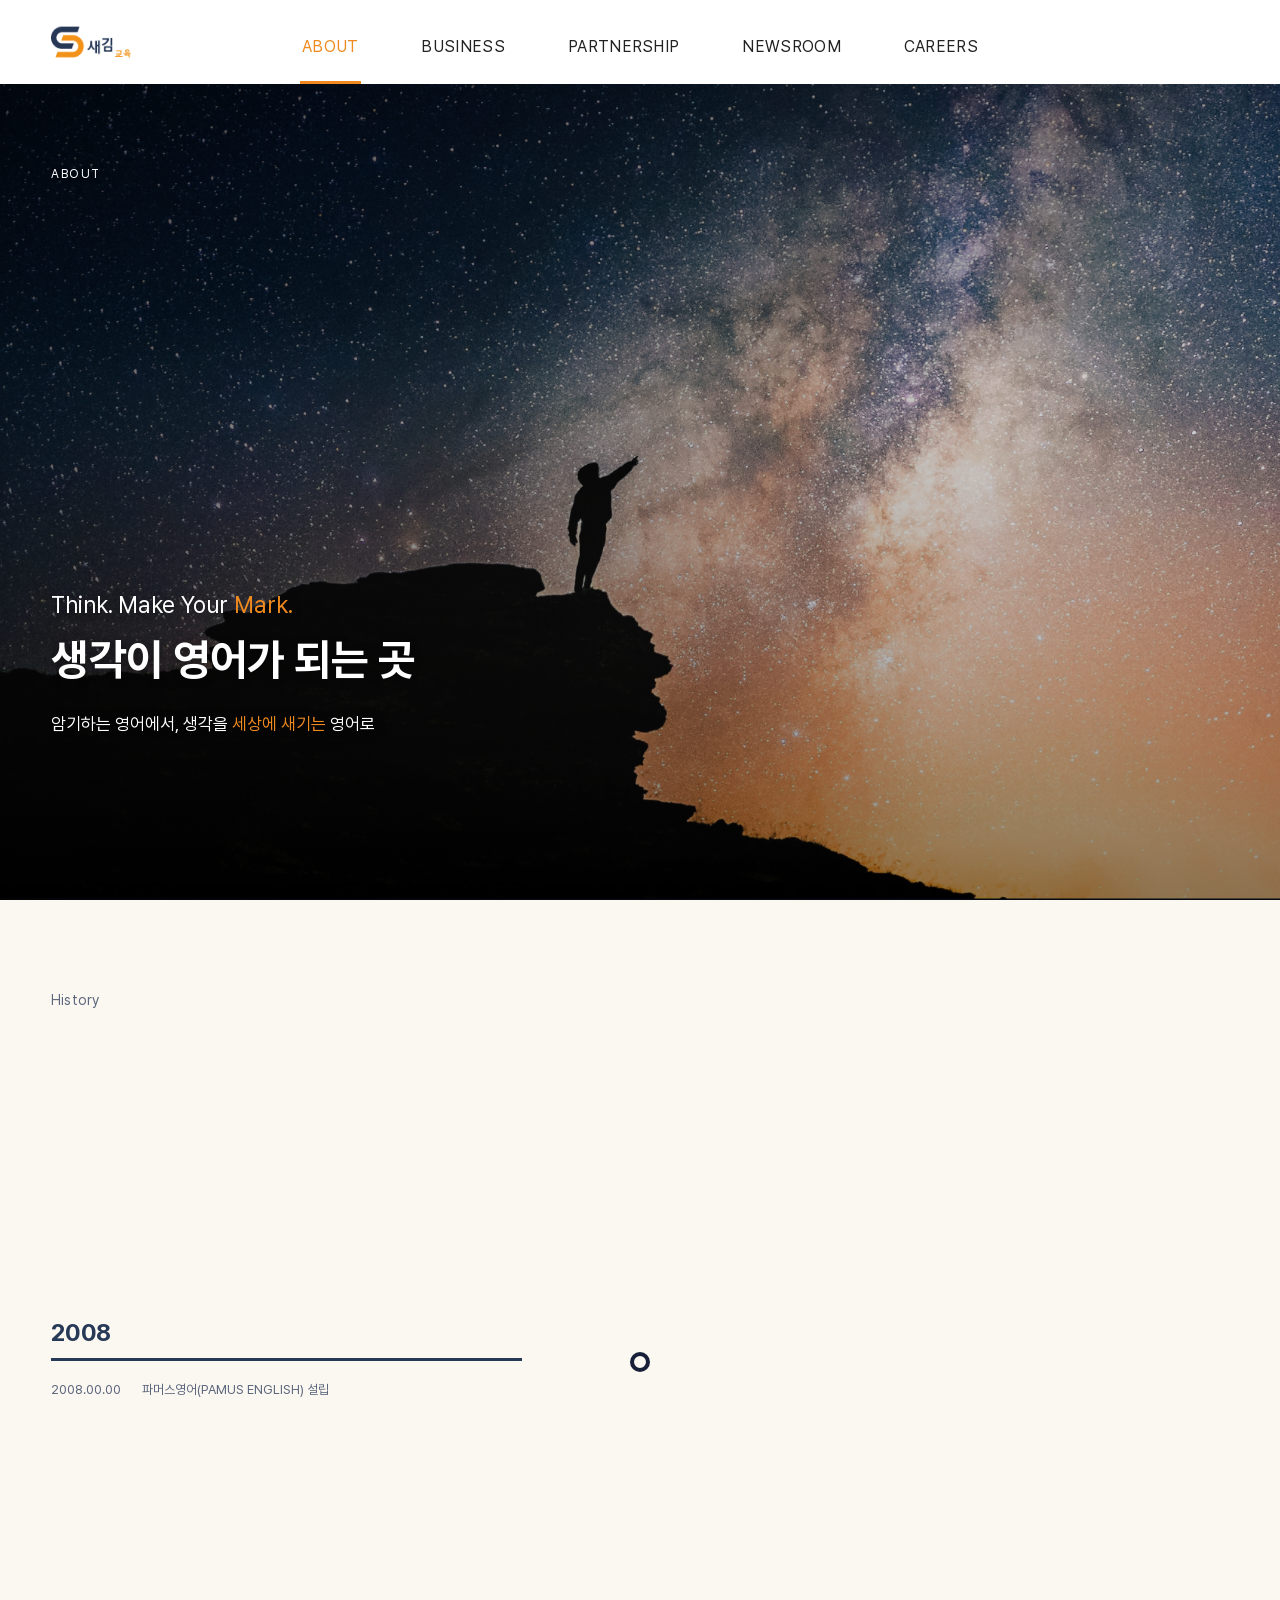
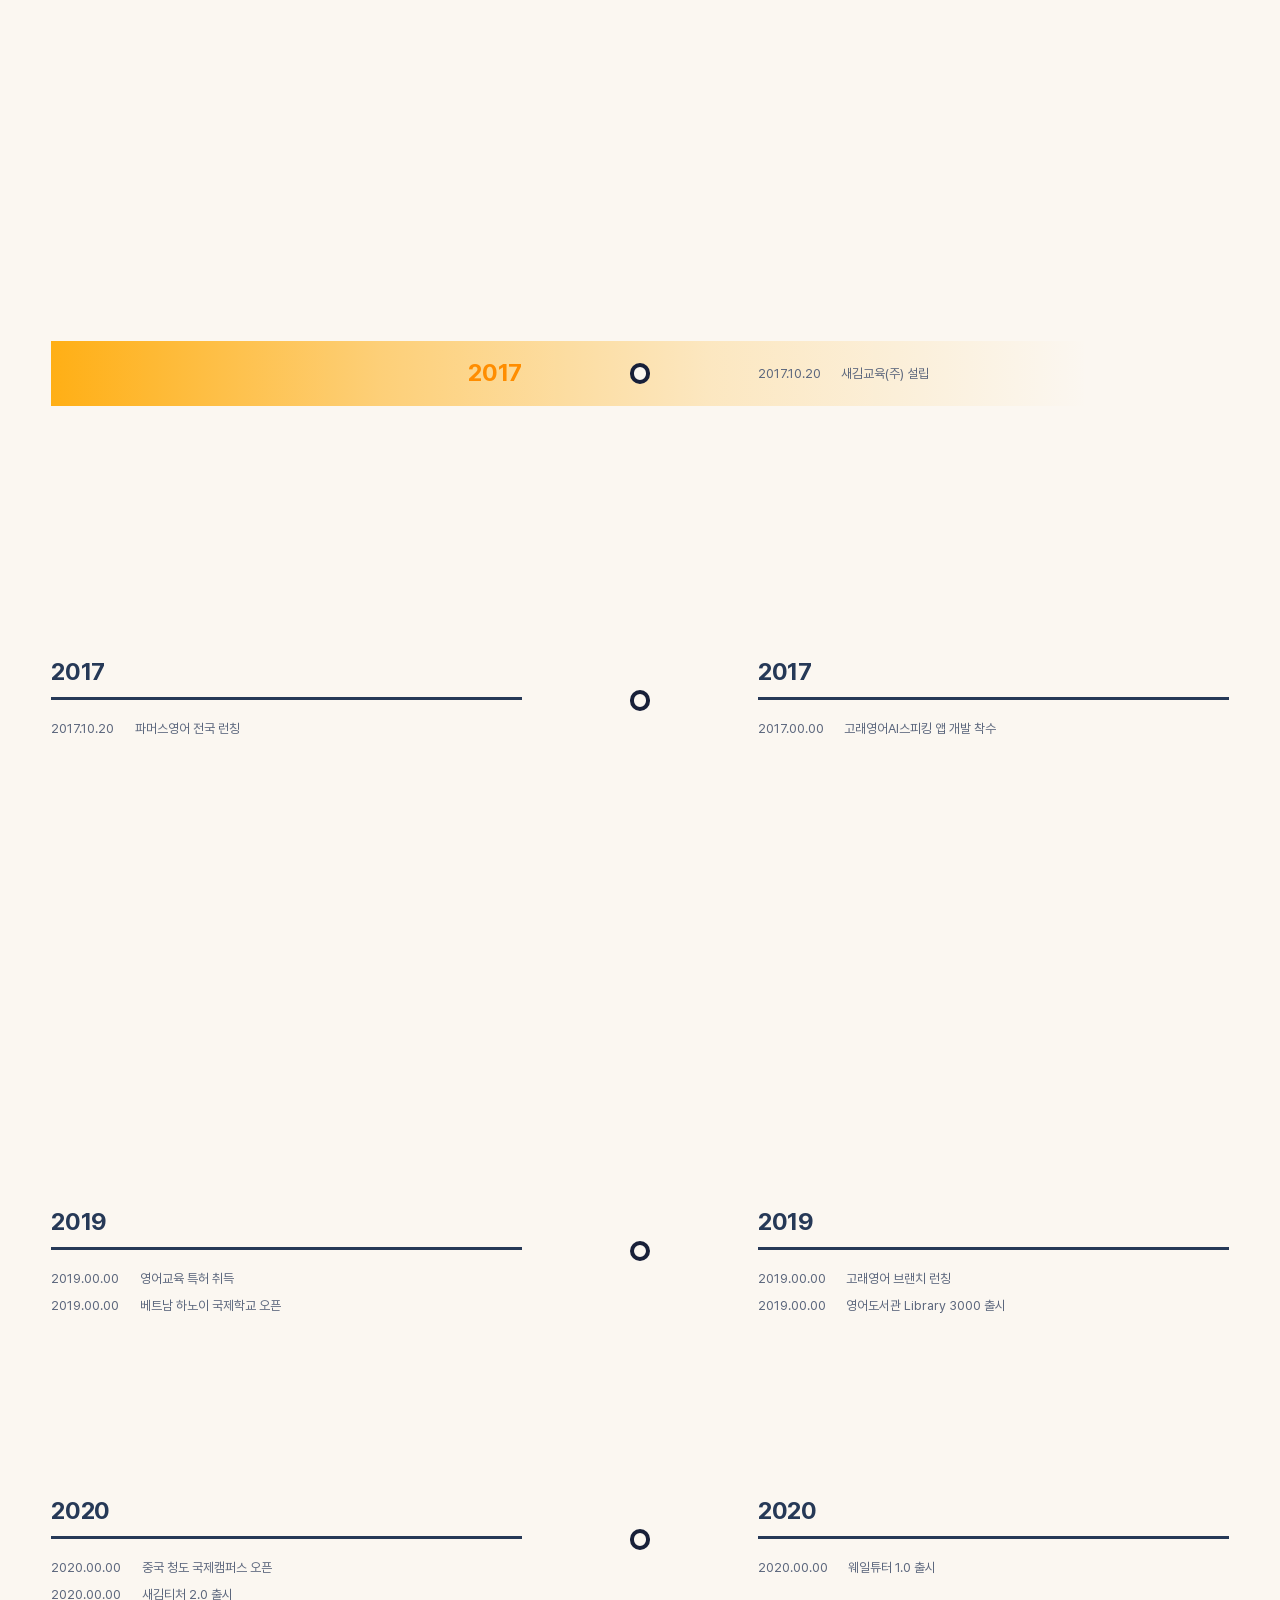
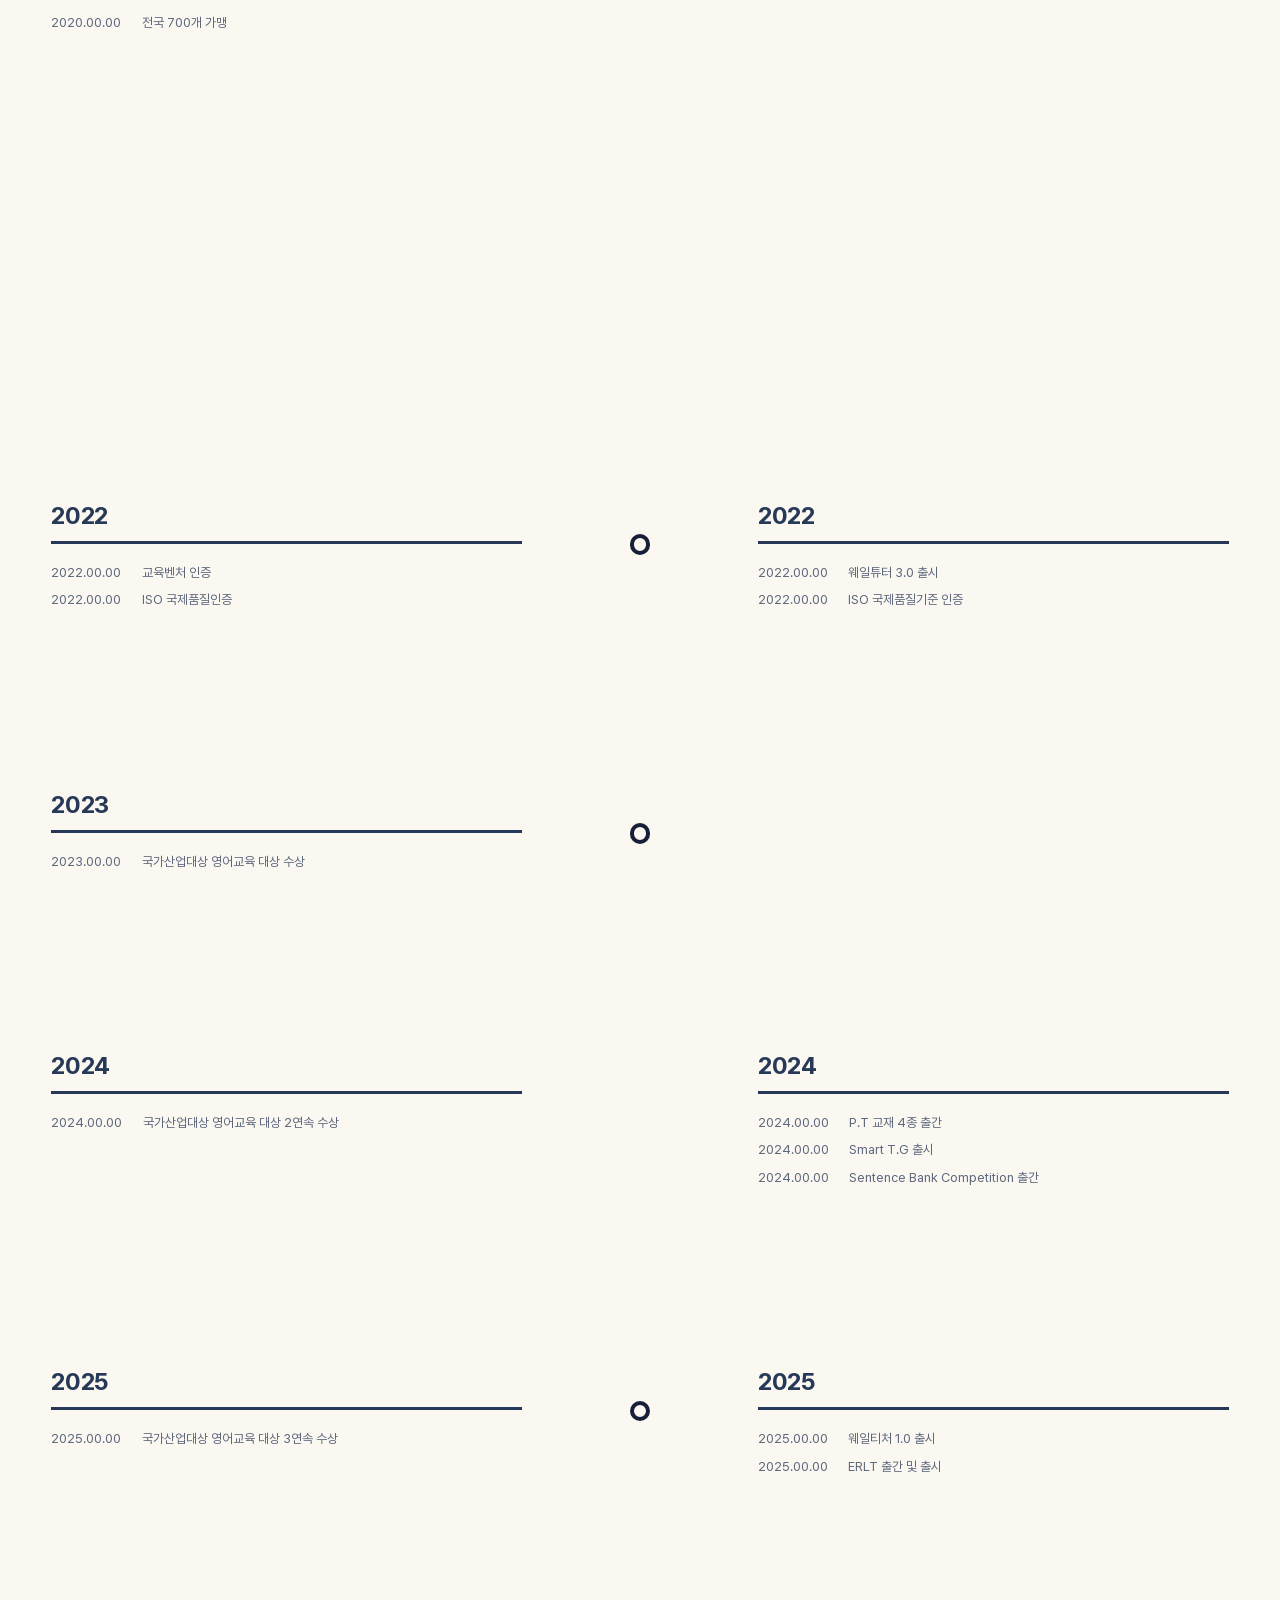
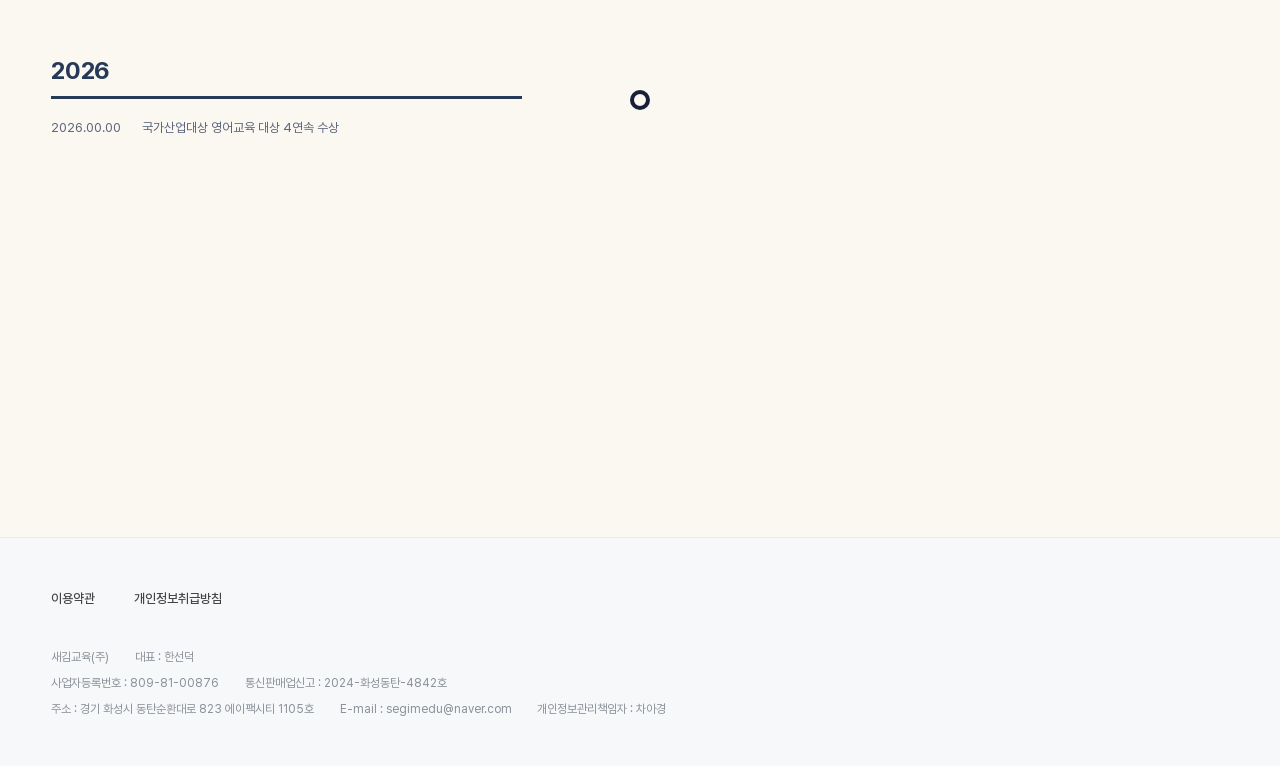
==== commit f79dba9d: "Add files via upload" ====
--- a/about.html
+++ b/about.html
@@ -5,8 +5,8 @@
   <meta name="viewport" content="width=device-width, initial-scale=1.0, viewport-fit=cover">
   <title>새김교육(주) | About</title>
   <meta name="description" content="새김교육(주) 회사소개 및 연혁 - 생각이 영어가 되는 곳">
-  <link rel="stylesheet" href="/resource/css/index.css">
-  <link rel="stylesheet" href="/resource/css/about.css">
+  <link rel="stylesheet" href="resource/css/index.css">
+  <link rel="stylesheet" href="resource/css/about.css">
   <!-- 스크롤 리빌 초기 상태를 첫 렌더부터 적용 (본문 파싱 전에 실행돼야 깜빡임 없음) -->
   <script>document.documentElement.className += ' js';</script>
 </head>
@@ -19,8 +19,8 @@
     <div class="gnb-inner">
 
       <!-- 로고 -->
-      <a class="gnb-logo" href="/">
-        <img src="/resource/imgs/logo.png" alt="새김교육">
+      <a class="gnb-logo" href="index.html">
+        <img src="resource/imgs/logo.png" alt="새김교육">
       </a>
 
       <!-- 모바일 햄버거 버튼 -->
@@ -35,34 +35,34 @@
         <ul class="menu-list">
 
           <li class="menu-item has-sub">
-            <a class="menu-link on" href="/about">About</a>
+            <a class="menu-link on" href="about.html">About</a>
             <!-- 모바일 아코디언 전용 버튼 (PC에서는 숨김) -->
             <button type="button" class="sub-btn" aria-label="About 하위메뉴 열기" aria-expanded="false"></button>
             <ul class="sub-list">
-              <li><a href="/about#intro">회사소개</a></li>
-              <li><a href="/about#history">연혁</a></li>
+              <li><a href="about.html#intro">회사소개</a></li>
+              <li><a href="about.html#history">연혁</a></li>
             </ul>
           </li>
 
           <li class="menu-item">
-            <a class="menu-link" href="/business">Business</a>
+            <a class="menu-link" href="business.html">Business</a>
           </li>
 
           <li class="menu-item">
-            <a class="menu-link" href="/partnership">Partnership</a>
+            <a class="menu-link" href="partnership.html">Partnership</a>
           </li>
 
           <li class="menu-item">
-            <a class="menu-link" href="/newsroom">Newsroom</a>
+            <a class="menu-link" href="newsroom.html">Newsroom</a>
           </li>
 
           <li class="menu-item has-sub">
-            <a class="menu-link" href="/career">Careers</a>
+            <a class="menu-link" href="career.html">Careers</a>
             <button type="button" class="sub-btn" aria-label="Careers 하위메뉴 열기" aria-expanded="false"></button>
             <ul class="sub-list">
-              <li><a href="/career">인재상</a></li>
-              <li><a href="/career2">채용 안내</a></li>
-              <li><a href="/career3">채용공고</a></li>
+              <li><a href="career.html">인재상</a></li>
+              <li><a href="career2.html">채용 안내</a></li>
+              <li><a href="career3.html">채용공고</a></li>
             </ul>
           </li>
 
@@ -82,6 +82,23 @@
 
       <!-- ========== 회사소개 배너 ========== -->
       <section class="ab-ban" id="intro">
+
+        <!-- 반짝이는 발광점 : 배경 위에 얹는 장식 레이어 -->
+        <div class="ab-glints" aria-hidden="true">
+          <span></span><span></span><span></span><span></span><span></span><span></span><span></span>
+          <span></span><span></span><span></span><span></span><span></span><span></span><span></span>
+          <span></span><span></span><span></span><span></span><span></span><span></span><span></span>
+          <span></span><span></span><span></span><span></span><span></span><span></span><span></span>
+          <span></span><span></span><span></span><span></span><span></span><span></span><span></span>
+          <span></span><span></span><span></span><span></span><span></span><span></span><span></span>
+          <span></span><span></span><span></span><span></span><span></span><span></span><span></span>
+          <span></span><span></span><span></span><span></span><span></span><span></span><span></span>
+          <span></span><span></span><span></span><span></span><span></span><span></span><span></span>
+          <span></span><span></span><span></span><span></span><span></span><span></span><span></span>
+          <span></span><span></span><span></span><span></span><span></span><span></span><span></span>
+          <span></span><span></span><span></span><span></span><span></span><span></span><span></span>
+        </div>
+
         <div class="ab-ban-inner">
 
           <!-- 좌상단 라벨 -->
@@ -122,7 +139,7 @@
             <!-- 2008 -->
             <div class="tl-row">
               <span class="tl-node reveal-tl"></span>
-              <div class="tl-col reveal-tl">
+              <div class="tl-col reveal-tl" data-brand="pamus">
                 <p class="tl-year">2008</p>
                 <ul class="tl-list">
                   <li><span class="tl-date">2008.00.00</span><span class="tl-txt">파머스영어(PAMUS ENGLISH) 설립</span></li>
@@ -133,7 +150,7 @@
             <!-- 2015 -->
             <div class="tl-row">
               <span class="tl-node reveal-tl"></span>
-              <div class="tl-col reveal-tl">
+              <div class="tl-col reveal-tl" data-brand="pamus">
                 <p class="tl-year tl-year-red">2015</p>
                 <ul class="tl-list">
                   <li><span class="tl-date">2015.00.00</span><span class="tl-txt">아시아테솔협회 공식 후원사 선정</span></li>
@@ -156,13 +173,13 @@
             <!-- 2017 -->
             <div class="tl-row">
               <span class="tl-node reveal-tl"></span>
-              <div class="tl-col reveal-tl">
+              <div class="tl-col reveal-tl" data-brand="pamus">
                 <p class="tl-year">2017</p>
                 <ul class="tl-list">
                   <li><span class="tl-date">2017.10.20</span><span class="tl-txt">파머스영어 전국 런칭</span></li>
                 </ul>
               </div>
-              <div class="tl-col reveal-tl">
+              <div class="tl-col reveal-tl" data-brand="whale">
                 <p class="tl-year">2017</p>
                 <ul class="tl-list">
                   <li><span class="tl-date">2017.00.00</span><span class="tl-txt">고래영어AI스피킹 앱 개발 착수</span></li>
@@ -173,14 +190,14 @@
             <!-- 2018 -->
             <div class="tl-row">
               <span class="tl-node reveal-tl"></span>
-              <div class="tl-col reveal-tl">
+              <div class="tl-col reveal-tl" data-brand="pamus">
                 <p class="tl-year">2018</p>
                 <ul class="tl-list">
                   <li><span class="tl-date">2018.00.00</span><span class="tl-txt">미시간대·하와이주립대 국제공인 기관 선정</span></li>
                   <li><span class="tl-date">2018.00.00</span><span class="tl-txt">전국400개 브랜치 개원</span></li>
                 </ul>
               </div>
-              <div class="tl-col reveal-tl">
+              <div class="tl-col reveal-tl" data-brand="whale">
                 <p class="tl-year">2018</p>
                 <ul class="tl-list">
                   <li><span class="tl-date">2018.00.00</span><span class="tl-txt">교육특허 획득</span></li>
@@ -191,14 +208,14 @@
             <!-- 2019 -->
             <div class="tl-row">
               <span class="tl-node reveal-tl"></span>
-              <div class="tl-col reveal-tl">
+              <div class="tl-col reveal-tl" data-brand="pamus">
                 <p class="tl-year">2019</p>
                 <ul class="tl-list">
                   <li><span class="tl-date">2019.00.00</span><span class="tl-txt">영어교육 특허 취득</span></li>
                   <li><span class="tl-date">2019.00.00</span><span class="tl-txt">베트남 하노이 국제학교 오픈</span></li>
                 </ul>
               </div>
-              <div class="tl-col reveal-tl">
+              <div class="tl-col reveal-tl" data-brand="whale">
                 <p class="tl-year">2019</p>
                 <ul class="tl-list">
                   <li><span class="tl-date">2019.00.00</span><span class="tl-txt">고래영어 브랜치 런칭</span></li>
@@ -210,7 +227,7 @@
             <!-- 2020 -->
             <div class="tl-row">
               <span class="tl-node reveal-tl"></span>
-              <div class="tl-col reveal-tl">
+              <div class="tl-col reveal-tl" data-brand="pamus">
                 <p class="tl-year">2020</p>
                 <ul class="tl-list">
                   <li><span class="tl-date">2020.00.00</span><span class="tl-txt">중국 청도 국제캠퍼스 오픈</span></li>
@@ -218,7 +235,7 @@
                   <li><span class="tl-date">2020.00.00</span><span class="tl-txt">전국 700개 가맹</span></li>
                 </ul>
               </div>
-              <div class="tl-col reveal-tl">
+              <div class="tl-col reveal-tl" data-brand="whale">
                 <p class="tl-year">2020</p>
                 <ul class="tl-list">
                   <li><span class="tl-date">2020.00.00</span><span class="tl-txt">웨일튜터 1.0 출시</span></li>
@@ -229,14 +246,14 @@
             <!-- 2021 -->
             <div class="tl-row">
               <span class="tl-node reveal-tl"></span>
-              <div class="tl-col reveal-tl">
+              <div class="tl-col reveal-tl" data-brand="pamus">
                 <p class="tl-year">2021</p>
                 <ul class="tl-list">
                   <li><span class="tl-date">2021.00.00</span><span class="tl-txt">스텔라 시리즈 출간</span></li>
                   <li><span class="tl-date">2021.00.00</span><span class="tl-txt">새김스튜던트 서비스 개시</span></li>
                 </ul>
               </div>
-              <div class="tl-col reveal-tl">
+              <div class="tl-col reveal-tl" data-brand="whale">
                 <p class="tl-year">2021</p>
                 <ul class="tl-list">
                   <li><span class="tl-date">2021.00.00</span><span class="tl-txt">웨일스튜던트 서비스 개시</span></li>
@@ -248,14 +265,14 @@
             <!-- 2022 -->
             <div class="tl-row">
               <span class="tl-node reveal-tl"></span>
-              <div class="tl-col reveal-tl">
+              <div class="tl-col reveal-tl" data-brand="pamus">
                 <p class="tl-year">2022</p>
                 <ul class="tl-list">
                   <li><span class="tl-date">2022.00.00</span><span class="tl-txt">교육벤처 인증</span></li>
                   <li><span class="tl-date">2022.00.00</span><span class="tl-txt">ISO 국제품질인증</span></li>
                 </ul>
               </div>
-              <div class="tl-col reveal-tl">
+              <div class="tl-col reveal-tl" data-brand="whale">
                 <p class="tl-year">2022</p>
                 <ul class="tl-list">
                   <li><span class="tl-date">2022.00.00</span><span class="tl-txt">웨일튜터 3.0 출시</span></li>
@@ -267,7 +284,7 @@
             <!-- 2023 -->
             <div class="tl-row">
               <span class="tl-node reveal-tl"></span>
-              <div class="tl-col reveal-tl">
+              <div class="tl-col reveal-tl" data-brand="pamus">
                 <p class="tl-year">2023</p>
                 <ul class="tl-list">
                   <li><span class="tl-date">2023.00.00</span><span class="tl-txt">국가산업대상 영어교육 대상 수상</span></li>
@@ -278,13 +295,13 @@
             <!-- 2024 -->
             <div class="tl-row">
               <span class="tl-node reveal-tl"></span>
-              <div class="tl-col reveal-tl">
+              <div class="tl-col reveal-tl" data-brand="pamus">
                 <p class="tl-year">2024</p>
                 <ul class="tl-list">
                   <li><span class="tl-date">2024.00.00</span><span class="tl-txt">국가산업대상 영어교육 대상 2연속 수상</span></li>
                 </ul>
               </div>
-              <div class="tl-col reveal-tl">
+              <div class="tl-col reveal-tl" data-brand="whale">
                 <p class="tl-year">2024</p>
                 <ul class="tl-list">
                   <li><span class="tl-date">2024.00.00</span><span class="tl-txt">P.T 교재 4종 출간</span></li>
@@ -297,13 +314,13 @@
             <!-- 2025 -->
             <div class="tl-row">
               <span class="tl-node reveal-tl"></span>
-              <div class="tl-col reveal-tl">
+              <div class="tl-col reveal-tl" data-brand="pamus">
                 <p class="tl-year">2025</p>
                 <ul class="tl-list">
                   <li><span class="tl-date">2025.00.00</span><span class="tl-txt">국가산업대상 영어교육 대상 3연속 수상</span></li>
                 </ul>
               </div>
-              <div class="tl-col reveal-tl">
+              <div class="tl-col reveal-tl" data-brand="whale">
                 <p class="tl-year">2025</p>
                 <ul class="tl-list">
                   <li><span class="tl-date">2025.00.00</span><span class="tl-txt">웨일티처 1.0 출시</span></li>
@@ -315,7 +332,7 @@
             <!-- 2026 -->
             <div class="tl-row">
               <span class="tl-node reveal-tl"></span>
-              <div class="tl-col reveal-tl">
+              <div class="tl-col reveal-tl" data-brand="pamus">
                 <p class="tl-year">2026</p>
                 <ul class="tl-list">
                   <li><span class="tl-date">2026.00.00</span><span class="tl-txt">국가산업대상 영어교육 대상 4연속 수상</span></li>
@@ -366,7 +383,7 @@
   </footer>
   <!-- // 공통 푸터 -->
 
-  <script src="/resource/js/common.js"></script>
-  <script src="/resource/js/about.js"></script>
+  <script src="resource/js/common.js"></script>
+  <script src="resource/js/about.js"></script>
 </body>
 </html>
--- a/resource/css/index.css
+++ b/resource/css/index.css
@@ -2,7 +2,6 @@
 
 /* ============================================================
    [웹폰트] Pretendard — 로컬 호스팅 (resource/fonts)
-   swap : 폰트 로드 전에는 대체 폰트로 먼저 보여줌
    ============================================================ */
 @font-face {
     font-family: 'Pretendard';
@@ -20,7 +19,6 @@
     src: url('../fonts/Pretendard-Medium.woff2') format('woff2');
 }
 
-/* 600~800 요청은 이 Bold(700)로 매칭됨 */
 @font-face {
     font-family: 'Pretendard';
     font-weight: 700;
@@ -136,8 +134,7 @@
     height: clamp(24px, 2.4vw, 34px);
 }
 
-/* 메뉴 리스트 : 항목이 헤더 높이를 꽉 채워야 2depth가 헤더 바로 아래(top:100%)에 붙음
-   (nav → ul → li 로 height:100%가 이어져야 하므로 nav에도 높이 지정) */
+
 .gnb-menu {
     height: 100%;
 }
@@ -156,11 +153,16 @@
     height: 100%;
 }
 
+/* 링크를 GNB 바 높이만큼 잡아 밑줄이 바 하단에 붙게 함
+   (padding-top으로 글자만 살짝 아래로) */
 .menu-link {
     position: relative;
-    display: block;
-    padding: 8px 2px;
-    font-size: clamp(14px, 1.05vw, 17px);
+    display: inline-flex;
+    align-items: center;
+    box-sizing: border-box;
+    height: var(--gnb-h);
+    padding: 10px 2px 0;
+    font-size: clamp(16px, 1.05vw, 18px); /* 260731 폰트 사이즈2px UP */
     font-weight: 400;
     letter-spacing: .02em;
     text-transform: uppercase;
@@ -176,7 +178,7 @@
     left: 0;
     right: 0;
     bottom: 0;
-    height: 2px;
+    height: 3px;
     background: var(--point);
     opacity: 0;
     transform: scaleX(.4);
@@ -210,7 +212,6 @@
 
 
 /* ---- 2depth : 헤더 하단 전체 폭 서브 바 ---- */
-/* 바 배경 : 헤더 아래로 펼쳐지는 흰 판. 페이지 콘텐츠를 밀지 않고 위에 겹침 */
 .gnb::after {
     content: '';
     position: absolute;
@@ -221,7 +222,6 @@
     background: #fff;
     border-bottom: 1px solid var(--line);
     opacity: 0;
-    /* 닫힘 상태에선 아래 콘텐츠 클릭을 막지 않음 */
     pointer-events: none;
     transition: height .32s ease-out, opacity .32s ease-out;
 }
@@ -229,16 +229,13 @@
 .gnb.sub-open::after {
     height: var(--subbar-h);
     opacity: 1;
-    /* 열렸을 땐 헤더와 한 덩어리로 묶이는 호버 영역 */
     pointer-events: auto;
 }
 
-/* 2depth 항목 : 부모 1depth의 x좌표에서 시작해 가로로 나열 */
 .sub-list {
     position: absolute;
     top: 100%;
     left: 0;
-    /* .gnb::after 배경보다 위 */
     z-index: 1;
     display: flex;
     align-items: center;
@@ -277,17 +274,16 @@
 
 
 /* ============================================================
-   [히어로] — 한 화면을 가득 채우는 섹션 1개
+   히어로
    ============================================================ */
 
 .page {
     padding-top: var(--gnb-h);
 }
 
-/* 쌓임 순서 : 배경 이미지 → 오버레이(z-index 1) → 텍스트(z-index 2) */
+/* 순서 : 배경 이미지 → 오버레이(z-index 1) → 텍스트(z-index 2) */
 .hero {
     position: relative;
-    /* 오버레이·텍스트의 기준 */
     display: flex;
     align-items: center;
     justify-content: center;
@@ -383,7 +379,7 @@
     font-weight: 400;
     letter-spacing: .01em;
     color: var(--point);
-    text-shadow: 0 2px 14px rgba(0, 0, 0, .35);
+    text-shadow: 0 1px 6px rgba(0, 0, 0, .4);
 }
 
 .hero-title {
@@ -392,8 +388,7 @@
     line-height: 1.25;
     letter-spacing: -.01em;
     color: #fff;
-    /* 미지원 브라우저 폴백 : 흰색 단색 + 그림자 */
-    text-shadow: 0 4px 24px rgba(0, 0, 0, .4);
+     text-shadow: 0 1px 6px rgba(0, 0, 0, .4);
 }
 
 
@@ -421,7 +416,7 @@
         color: transparent;
         -webkit-text-fill-color: transparent;
         text-shadow: none;
-        filter: drop-shadow(0 4px 24px rgba(0, 0, 0, .4));
+        filter: drop-shadow(0 1px 4px rgba(0, 0, 0, .45)); 
         animation:
             heroLineUp var(--reveal-dur) cubic-bezier(.22, 1, .36, 1) var(--reveal-delay, 0s) both,
             heroTitleSheen 4s ease-out calc(var(--reveal-delay, 0s) + var(--reveal-dur)) infinite;
@@ -684,7 +679,10 @@
         border-bottom: 1px solid var(--line);
     }
 
+    /* 모바일 패널 : 바 높이 고정 해제 */
     .menu-link {
+        display: block;
+        height: auto;
         padding: 18px clamp(20px, 5vw, 28px);
         font-size: 17px;
         font-weight: 600;
--- a/resource/css/about.css
+++ b/resource/css/about.css
@@ -35,6 +35,139 @@
     background:
         linear-gradient(100deg, rgba(0, 0, 0, .55) 0%, rgba(0, 0, 0, .28) 40%, rgba(0, 0, 0, .04) 74%),
         linear-gradient(180deg, rgba(0, 0, 0, .28) 0%, rgba(0, 0, 0, 0) 36%, rgba(0, 0, 0, .42) 100%);
+}
+
+/* 발광점 레이어 : 배경 이미지 위 · 텍스트 아래 */
+.ab-glints {
+    position: absolute;
+    inset: 0;
+    z-index: 1;
+    overflow: hidden;
+    pointer-events: none;
+}
+
+/* 점 하나 : 흰 점 + 따뜻한 halo (위치·크기·속도는 아래 nth-child에서) */
+.ab-glints span {
+    position: absolute;
+    left: var(--x);
+    top: var(--y);
+    width: 3px;
+    height: 3px;
+    border-radius: 50%;
+    background: #fff;
+    box-shadow:
+        0 0 6px 1px rgba(255, 240, 210, .85),
+        0 0 14px 4px rgba(255, 240, 210, .35);
+    opacity: 0;
+    animation: abGlint 4s ease-in-out infinite;
+}
+
+/* 켜졌다 꺼지는 펄스 (--s 로 점마다 크기 차이) */
+@keyframes abGlint {
+
+    0%,
+    100% {
+        opacity: 0;
+        transform: scale(calc(var(--s, 1) * .6));
+    }
+
+    50% {
+        opacity: 1;
+        transform: scale(var(--s, 1));
+    }
+}
+
+/* 위치·크기·속도·시작 시점 전부 다르게 (은하수처럼 불규칙하게) */
+.ab-glints span:nth-child(1) { --x: 6.1%; --y: 47.7%; --s: 1.34; animation-duration: 7.0s; animation-delay: 2.9s }
+.ab-glints span:nth-child(2) { --x: 94.2%; --y: 3.1%; --s: 0.97; animation-duration: 4.5s; animation-delay: 0.6s }
+.ab-glints span:nth-child(3) { --x: 29.5%; --y: 66.3%; --s: 1.11; animation-duration: 6.1s; animation-delay: 0.5s }
+.ab-glints span:nth-child(4) { --x: 11.1%; --y: 24.1%; --s: 0.66; animation-duration: 3.9s; animation-delay: 2.8s }
+.ab-glints span:nth-child(5) { --x: 71.5%; --y: 48.4%; --s: 1.32; animation-duration: 5.6s; animation-delay: 3.9s }
+.ab-glints span:nth-child(6) { --x: 71.2%; --y: 34.8%; --s: 0.67; animation-duration: 7.1s; animation-delay: 1.7s }
+.ab-glints span:nth-child(7) { --x: 60.6%; --y: 75.0%; --s: 0.86; animation-duration: 5.1s; animation-delay: 4.9s }
+.ab-glints span:nth-child(8) { --x: 84.1%; --y: 35.8%; --s: 1.14; animation-duration: 4.4s; animation-delay: 4.4s }
+.ab-glints span:nth-child(9) { --x: 85.4%; --y: 91.2%; --s: 0.88; animation-duration: 6.8s; animation-delay: 3.6s }
+.ab-glints span:nth-child(10) { --x: 87.1%; --y: 25.7%; --s: 1.06; animation-duration: 6.0s; animation-delay: 2.2s }
+.ab-glints span:nth-child(11) { --x: 73.0%; --y: 22.5%; --s: 1.04; animation-duration: 6.6s; animation-delay: 3.2s }
+.ab-glints span:nth-child(12) { --x: 21.0%; --y: 72.3%; --s: 0.93; animation-duration: 4.2s; animation-delay: 5.3s }
+.ab-glints span:nth-child(13) { --x: 46.6%; --y: 38.1%; --s: 1.51; animation-duration: 3.5s; animation-delay: 3.9s }
+.ab-glints span:nth-child(14) { --x: 38.7%; --y: 12.0%; --s: 1.47; animation-duration: 7.1s; animation-delay: 0.0s }
+.ab-glints span:nth-child(15) { --x: 65.2%; --y: 63.5%; --s: 0.99; animation-duration: 4.4s; animation-delay: 1.5s }
+.ab-glints span:nth-child(16) { --x: 30.4%; --y: 45.8%; --s: 0.65; animation-duration: 3.4s; animation-delay: 4.8s }
+.ab-glints span:nth-child(17) { --x: 56.9%; --y: 64.0%; --s: 1.19; animation-duration: 6.4s; animation-delay: 1.6s }
+.ab-glints span:nth-child(18) { --x: 88.2%; --y: 61.9%; --s: 1.40; animation-duration: 3.6s; animation-delay: 3.7s }
+.ab-glints span:nth-child(19) { --x: 36.4%; --y: 76.3%; --s: 1.25; animation-duration: 7.0s; animation-delay: 1.5s }
+.ab-glints span:nth-child(20) { --x: 55.7%; --y: 6.6%; --s: 1.25; animation-duration: 6.9s; animation-delay: 4.5s }
+.ab-glints span:nth-child(21) { --x: 22.0%; --y: 86.3%; --s: 0.84; animation-duration: 7.0s; animation-delay: 0.9s }
+.ab-glints span:nth-child(22) { --x: 47.1%; --y: 21.0%; --s: 0.92; animation-duration: 4.0s; animation-delay: 3.4s }
+.ab-glints span:nth-child(23) { --x: 70.2%; --y: 88.4%; --s: 0.86; animation-duration: 3.5s; animation-delay: 4.9s }
+.ab-glints span:nth-child(24) { --x: 28.0%; --y: 8.6%; --s: 1.03; animation-duration: 4.2s; animation-delay: 0.4s }
+.ab-glints span:nth-child(25) { --x: 52.0%; --y: 78.3%; --s: 0.92; animation-duration: 5.2s; animation-delay: 2.0s }
+.ab-glints span:nth-child(26) { --x: 54.7%; --y: 23.8%; --s: 1.45; animation-duration: 4.4s; animation-delay: 1.4s }
+.ab-glints span:nth-child(27) { --x: 88.5%; --y: 12.1%; --s: 1.36; animation-duration: 5.5s; animation-delay: 0.9s }
+.ab-glints span:nth-child(28) { --x: 32.4%; --y: 35.2%; --s: 0.95; animation-duration: 3.5s; animation-delay: 3.6s }
+.ab-glints span:nth-child(29) { --x: 97.8%; --y: 46.7%; --s: 1.48; animation-duration: 5.6s; animation-delay: 2.0s }
+.ab-glints span:nth-child(30) { --x: 11.2%; --y: 75.0%; --s: 1.02; animation-duration: 3.2s; animation-delay: 1.5s }
+.ab-glints span:nth-child(31) { --x: 43.8%; --y: 3.7%; --s: 1.31; animation-duration: 5.6s; animation-delay: 0.4s }
+.ab-glints span:nth-child(32) { --x: 63.0%; --y: 12.0%; --s: 0.83; animation-duration: 3.9s; animation-delay: 2.8s }
+.ab-glints span:nth-child(33) { --x: 96.9%; --y: 84.9%; --s: 1.34; animation-duration: 3.8s; animation-delay: 5.5s }
+.ab-glints span:nth-child(34) { --x: 89.0%; --y: 79.7%; --s: 1.19; animation-duration: 4.8s; animation-delay: 0.9s }
+.ab-glints span:nth-child(35) { --x: 28.9%; --y: 89.9%; --s: 1.45; animation-duration: 6.4s; animation-delay: 4.8s }
+.ab-glints span:nth-child(36) { --x: 95.9%; --y: 60.4%; --s: 1.18; animation-duration: 6.1s; animation-delay: 0.2s }
+.ab-glints span:nth-child(37) { --x: 61.3%; --y: 22.5%; --s: 1.33; animation-duration: 6.2s; animation-delay: 2.7s }
+.ab-glints span:nth-child(38) { --x: 20.8%; --y: 21.2%; --s: 0.80; animation-duration: 5.3s; animation-delay: 3.5s }
+.ab-glints span:nth-child(39) { --x: 46.7%; --y: 70.6%; --s: 1.41; animation-duration: 3.6s; animation-delay: 4.1s }
+.ab-glints span:nth-child(40) { --x: 13.1%; --y: 44.4%; --s: 1.52; animation-duration: 6.8s; animation-delay: 5.0s }
+.ab-glints span:nth-child(41) { --x: 72.4%; --y: 3.2%; --s: 1.38; animation-duration: 6.7s; animation-delay: 4.6s }
+.ab-glints span:nth-child(42) { --x: 97.3%; --y: 18.8%; --s: 1.15; animation-duration: 6.8s; animation-delay: 2.6s }
+.ab-glints span:nth-child(43) { --x: 68.0%; --y: 80.2%; --s: 0.79; animation-duration: 5.3s; animation-delay: 5.3s }
+.ab-glints span:nth-child(44) { --x: 23.5%; --y: 60.8%; --s: 1.19; animation-duration: 4.2s; animation-delay: 4.2s }
+.ab-glints span:nth-child(45) { --x: 71.0%; --y: 63.0%; --s: 1.00; animation-duration: 6.9s; animation-delay: 3.7s }
+.ab-glints span:nth-child(46) { --x: 47.0%; --y: 49.4%; --s: 1.03; animation-duration: 6.6s; animation-delay: 0.3s }
+.ab-glints span:nth-child(47) { --x: 27.1%; --y: 79.0%; --s: 1.32; animation-duration: 4.0s; animation-delay: 5.5s }
+.ab-glints span:nth-child(48) { --x: 40.8%; --y: 25.1%; --s: 1.33; animation-duration: 3.3s; animation-delay: 4.3s }
+.ab-glints span:nth-child(49) { --x: 19.4%; --y: 9.5%; --s: 1.36; animation-duration: 5.5s; animation-delay: 5.8s }
+.ab-glints span:nth-child(50) { --x: 52.5%; --y: 89.9%; --s: 1.37; animation-duration: 5.8s; animation-delay: 4.4s }
+.ab-glints span:nth-child(51) { --x: 79.4%; --y: 10.3%; --s: 0.65; animation-duration: 6.8s; animation-delay: 5.2s }
+.ab-glints span:nth-child(52) { --x: 3.7%; --y: 76.0%; --s: 0.81; animation-duration: 5.0s; animation-delay: 0.2s }
+.ab-glints span:nth-child(53) { --x: 77.9%; --y: 50.6%; --s: 1.11; animation-duration: 5.2s; animation-delay: 5.0s }
+.ab-glints span:nth-child(54) { --x: 81.6%; --y: 23.6%; --s: 1.11; animation-duration: 5.3s; animation-delay: 4.4s }
+.ab-glints span:nth-child(55) { --x: 89.9%; --y: 46.5%; --s: 0.98; animation-duration: 4.6s; animation-delay: 4.1s }
+.ab-glints span:nth-child(56) { --x: 46.3%; --y: 91.1%; --s: 0.92; animation-duration: 6.1s; animation-delay: 2.8s }
+.ab-glints span:nth-child(57) { --x: 39.2%; --y: 53.1%; --s: 1.40; animation-duration: 4.6s; animation-delay: 3.5s }
+.ab-glints span:nth-child(58) { --x: 28.1%; --y: 19.8%; --s: 1.27; animation-duration: 4.2s; animation-delay: 0.8s }
+.ab-glints span:nth-child(59) { --x: 36.4%; --y: 89.9%; --s: 1.11; animation-duration: 6.9s; animation-delay: 2.8s }
+.ab-glints span:nth-child(60) { --x: 96.3%; --y: 33.6%; --s: 1.50; animation-duration: 5.6s; animation-delay: 2.7s }
+.ab-glints span:nth-child(61) { --x: 7.0%; --y: 89.3%; --s: 1.03; animation-duration: 3.9s; animation-delay: 2.0s }
+.ab-glints span:nth-child(62) { --x: 20.0%; --y: 52.3%; --s: 1.20; animation-duration: 6.5s; animation-delay: 5.5s }
+.ab-glints span:nth-child(63) { --x: 18.8%; --y: 36.6%; --s: 1.26; animation-duration: 6.8s; animation-delay: 5.2s }
+.ab-glints span:nth-child(64) { --x: 16.1%; --y: 57.1%; --s: 1.57; animation-duration: 5.8s; animation-delay: 2.3s }
+.ab-glints span:nth-child(65) { --x: 61.2%; --y: 46.0%; --s: 1.24; animation-duration: 4.1s; animation-delay: 0.3s }
+.ab-glints span:nth-child(66) { --x: 51.5%; --y: 51.5%; --s: 1.55; animation-duration: 6.0s; animation-delay: 3.6s }
+.ab-glints span:nth-child(67) { --x: 6.8%; --y: 32.6%; --s: 1.30; animation-duration: 5.2s; animation-delay: 4.8s }
+.ab-glints span:nth-child(68) { --x: 2.6%; --y: 9.2%; --s: 0.87; animation-duration: 5.5s; animation-delay: 3.9s }
+.ab-glints span:nth-child(69) { --x: 97.9%; --y: 73.0%; --s: 1.35; animation-duration: 4.6s; animation-delay: 3.9s }
+.ab-glints span:nth-child(70) { --x: 64.9%; --y: 37.5%; --s: 1.21; animation-duration: 4.1s; animation-delay: 1.5s }
+.ab-glints span:nth-child(71) { --x: 56.9%; --y: 31.5%; --s: 1.28; animation-duration: 5.0s; animation-delay: 1.9s }
+.ab-glints span:nth-child(72) { --x: 44.3%; --y: 62.7%; --s: 1.03; animation-duration: 4.9s; animation-delay: 1.6s }
+.ab-glints span:nth-child(73) { --x: 10.7%; --y: 11.2%; --s: 0.84; animation-duration: 5.5s; animation-delay: 2.6s }
+.ab-glints span:nth-child(74) { --x: 11.8%; --y: 84.7%; --s: 0.73; animation-duration: 6.3s; animation-delay: 1.9s }
+.ab-glints span:nth-child(75) { --x: 78.7%; --y: 33.4%; --s: 1.19; animation-duration: 6.1s; animation-delay: 5.1s }
+.ab-glints span:nth-child(76) { --x: 77.5%; --y: 72.8%; --s: 1.35; animation-duration: 6.8s; animation-delay: 4.6s }
+.ab-glints span:nth-child(77) { --x: 79.2%; --y: 58.5%; --s: 1.57; animation-duration: 5.3s; animation-delay: 2.1s }
+.ab-glints span:nth-child(78) { --x: 2.5%; --y: 62.9%; --s: 1.54; animation-duration: 4.5s; animation-delay: 5.3s }
+.ab-glints span:nth-child(79) { --x: 13.8%; --y: 33.3%; --s: 0.76; animation-duration: 5.0s; animation-delay: 2.5s }
+.ab-glints span:nth-child(80) { --x: 2.0%; --y: 19.0%; --s: 0.73; animation-duration: 3.5s; animation-delay: 4.3s }
+.ab-glints span:nth-child(81) { --x: 38.4%; --y: 57.7%; --s: 1.20; animation-duration: 6.8s; animation-delay: 1.4s }
+.ab-glints span:nth-child(82) { --x: 35.8%; --y: 34.7%; --s: 1.38; animation-duration: 3.6s; animation-delay: 4.5s }
+.ab-glints span:nth-child(83) { --x: 76.7%; --y: 93.1%; --s: 1.43; animation-duration: 6.9s; animation-delay: 3.6s }
+.ab-glints span:nth-child(84) { --x: 61.7%; --y: 85.4%; --s: 0.99; animation-duration: 5.6s; animation-delay: 5.1s }
+
+/* 모션 최소화 : 발광점 숨김 */
+@media (prefers-reduced-motion: reduce) {
+    .ab-glints {
+        display: none;
+    }
 }
 
 /* 라벨은 위, 카피는 아래 (ref3 배치) */
@@ -72,7 +205,7 @@
 
 .ab-title {
     margin-top: clamp(6px, .8vw, 14px);
-    font-size: clamp(26px, 3.4vw, 66px);
+    font-size: clamp(32px, 3.4vw, 66px);
     font-weight: 800;
     line-height: 1.3;
     letter-spacing: -.015em;
@@ -123,6 +256,9 @@
 .ab-sub {
     animation: heroLineUp var(--reveal-dur) cubic-bezier(.22, 1, .36, 1) var(--reveal-delay) both;
 }
+
+
+
 
 
 /* ------------------------------------------------------------
@@ -152,32 +288,25 @@
 .tl {
     position: relative;
     margin-top: clamp(24px, 3vw, 56px);
-    /* 첫 블록 위 · 마지막 블록 아래 여백 : 라인이 콘텐츠보다 길게 뻗는 구간 */
     --tl-pad-t: clamp(120px, 30vh, 420px);
     --tl-pad-b: clamp(160px, 40vh, 560px);
     padding: var(--tl-pad-t) 0 var(--tl-pad-b);
-    /* 라인·노드가 공유하는 중심축 (모바일에서 이 값만 바꾸면 둘 다 따라감) */
     --tl-axis: 50%;
-    /* 라인 양옆 여백(열 사이 홈통의 절반) · 노드/연도 크기 */
     --tl-gap: 10%;
     --tl-line-w: 4px;
     --tl-node: clamp(16px, 1.6vw, 30px);
     --tl-year-fs: clamp(24px, 1.8vw, 34px);
-    /* 연도 밑줄 y = 노드가 붙는 높이 */
     --tl-node-top: calc(var(--tl-year-fs) * 1.2 + 14px);
 }
 
-/* 중앙 세로 라인 : 양 끝이 투명으로 페이드, about.js가 scaleY로 그려줌 */
 .tl-line {
     position: absolute;
-    /* 축 위에 자기 두께의 절반만큼 당겨 중앙 정렬 */
     left: var(--tl-axis);
     top: 0;
     z-index: 0;
     width: var(--tl-line-w);
     height: 100%;
     margin-left: calc(var(--tl-line-w) / -2);
-    /* 페이드 구간을 위아래 여백 길이에 맞춤 → 콘텐츠에 걸치지 않고 여백에서 사라짐 */
     background: linear-gradient(to bottom,
             transparent 0,
             var(--tl-navy) var(--tl-pad-t),
@@ -200,8 +329,13 @@
 .js .tl-band {
     opacity: 0;
     transform: translateY(15px);
-    transition: opacity var(--tl-dur) var(--tl-ease), transform var(--tl-dur) var(--tl-ease);
-    transition-delay: var(--d, 0s);
+    /* 리빌은 --d 만큼 지연, 컬러 하이라이트는 지연 없이 바로 */
+    transition:
+        opacity var(--tl-dur) var(--tl-ease) var(--d, 0s),
+        transform var(--tl-dur) var(--tl-ease) var(--d, 0s),
+        color .4s ease,
+        border-color .4s ease,
+        background .4s ease;
 }
 
 .js .tl-node.is-in,
@@ -319,6 +453,8 @@
     color: var(--tl-txt);
 }
 
+
+
 /* 밴드의 노드는 밴드 중앙에 */
 .tl-node-band {
     top: 50%;
@@ -326,13 +462,54 @@
 
 
 /* ------------------------------------------------------------
-   반응형 : 768px 이하 = 1열 (라인 좌측, 블록은 모두 라인 오른쪽)
+   스크롤 위치 기반 컬러 하이라이트(가운데만)
+   ------------------------------------------------------------ */
+.tl-node-band,
+.tl-band-year {
+    transition: color .4s ease, border-color .4s ease, background .4s ease;
+}
+
+.tl-row.is-active .tl-node,
+.tl-band.is-active .tl-node {
+    background: var(--point);
+}
+
+.tl-row.is-active .tl-col[data-brand="pamus"] .tl-year {
+    border-bottom-color: #e72836;
+    color: #e72836;
+}
+
+.tl-row.is-active .tl-col[data-brand="whale"] .tl-year {
+    border-bottom-color: #003d6a;
+    color: #003d6a;
+}
+
+.tl-band.is-active {
+    background: linear-gradient(90deg,
+            rgba(255, 141, 0, 1) 0%,
+            rgba(255, 175, 21, .75) 30%,
+            rgba(255, 175, 21, .34) 58%,
+            rgba(255, 175, 21, 0) 90%);
+}
+
+.tl-band.is-active .tl-band-year {
+    color: var(--point);
+}
+
+/* 지나감 : 네이비로 다시~ */
+.tl-row.is-passed .tl-year,
+.tl-band.is-passed .tl-band-year {
+    border-bottom-color: var(--tl-year);
+    color: var(--tl-year);
+}
+
+
+/* ------------------------------------------------------------
+   반응형 : 768px 이하
    ------------------------------------------------------------ */
 @media (max-width: 768px) {
     .tl {
-        /* 축만 왼쪽으로 옮기면 라인·노드가 같이 따라옴 */
         --tl-axis: 12px;
-        /* 위 여백은 비슷하게, 아래 여백은 스크롤이 길어지지 않게 25vh 수준으로 */
         --tl-pad-t: clamp(100px, 28vh, 320px);
         --tl-pad-b: clamp(110px, 25vh, 320px);
         --tl-node: 18px;
@@ -345,23 +522,19 @@
         padding-left: calc(var(--tl-axis) + 28px);
     }
 
-    /* 같은 행의 좌/우 블록이 세로로 쌓임 (같은 연도이므로 행 간격보다 좁게 유지) */
     .tl-col+.tl-col {
         margin-top: clamp(30px, 6vh, 60px);
     }
 
-    /* 연도 밑줄 제거 : 1열에서는 세로 라인과 겹쳐 보임 */
     .tl-year {
         padding-bottom: 0;
         border-bottom: 0;
     }
 
-    /* 밑줄이 빠진 만큼 제목-내용 간격 보정 */
     .tl-list {
         margin-top: 10px;
     }
 
-    /* 밴드는 전체 폭 유지 */
     .tl-band-grid {
         grid-template-columns: 1fr;
         gap: 4px;
@@ -376,7 +549,6 @@
         top: 50%;
     }
 
-    /* 1열이라 스크롤이 길어지므로 데스크톱 간격의 60% 수준만 확대 */
     .tl-row+.tl-row {
         margin-top: clamp(46px, 12vh, 160px);
     }
@@ -387,7 +559,6 @@
     }
 }
 
-/* 소형 폰 : 날짜와 내용을 줄바꿈해 가로 넘침 방지 */
 @media (max-width: 480px) {
     .tl-list li,
     .tl-band-txt {
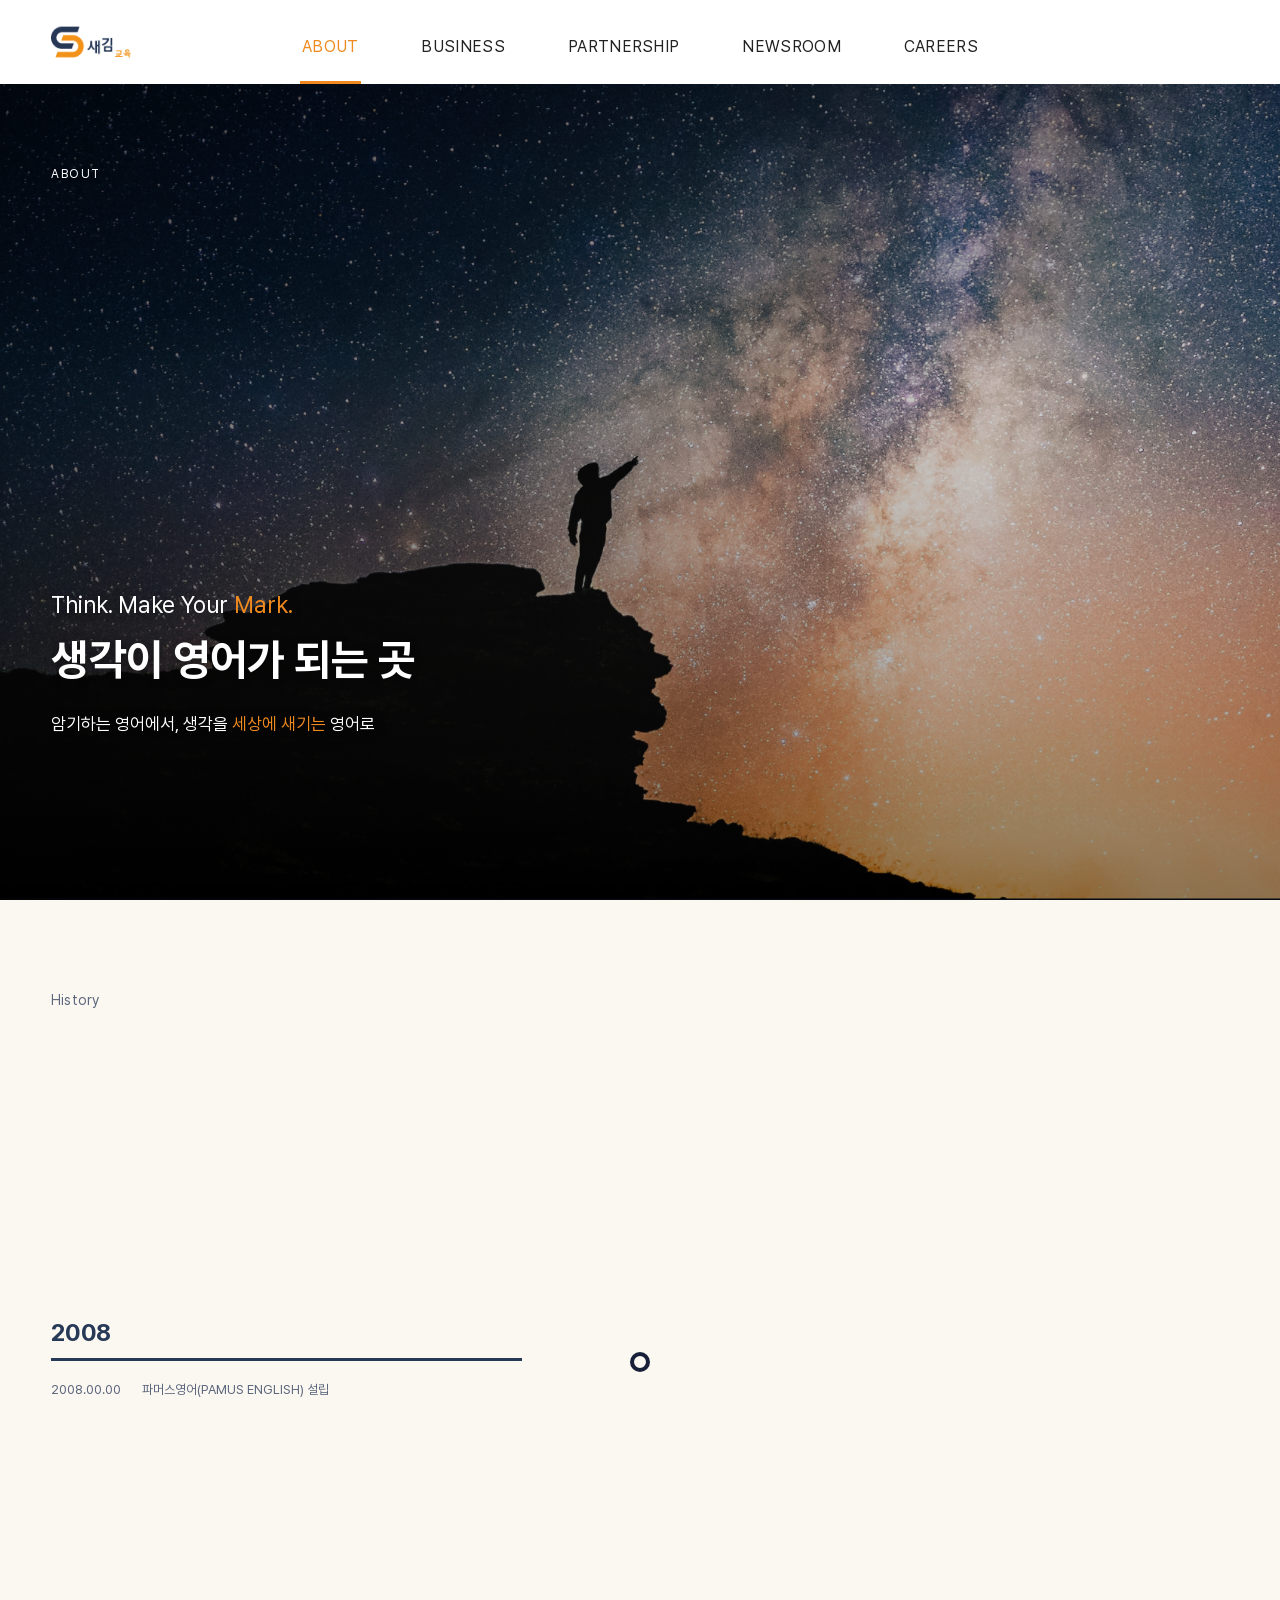
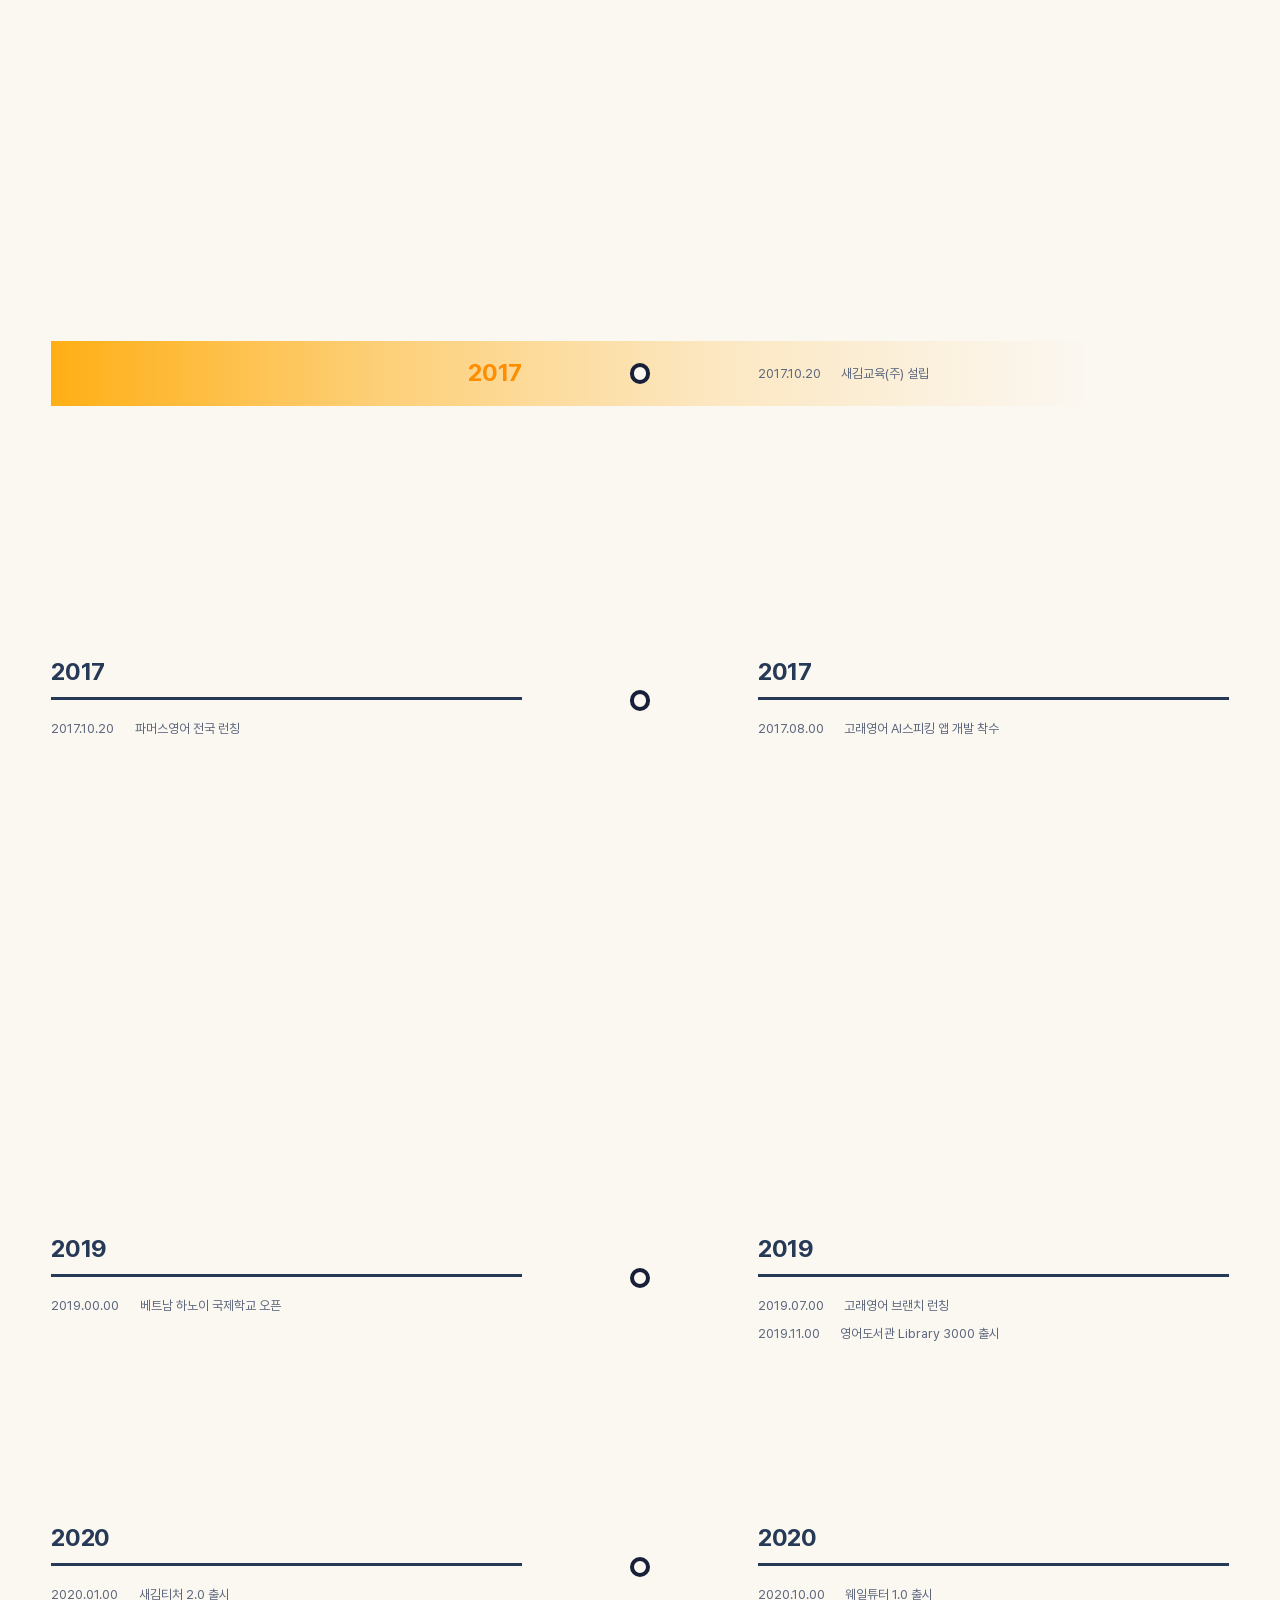
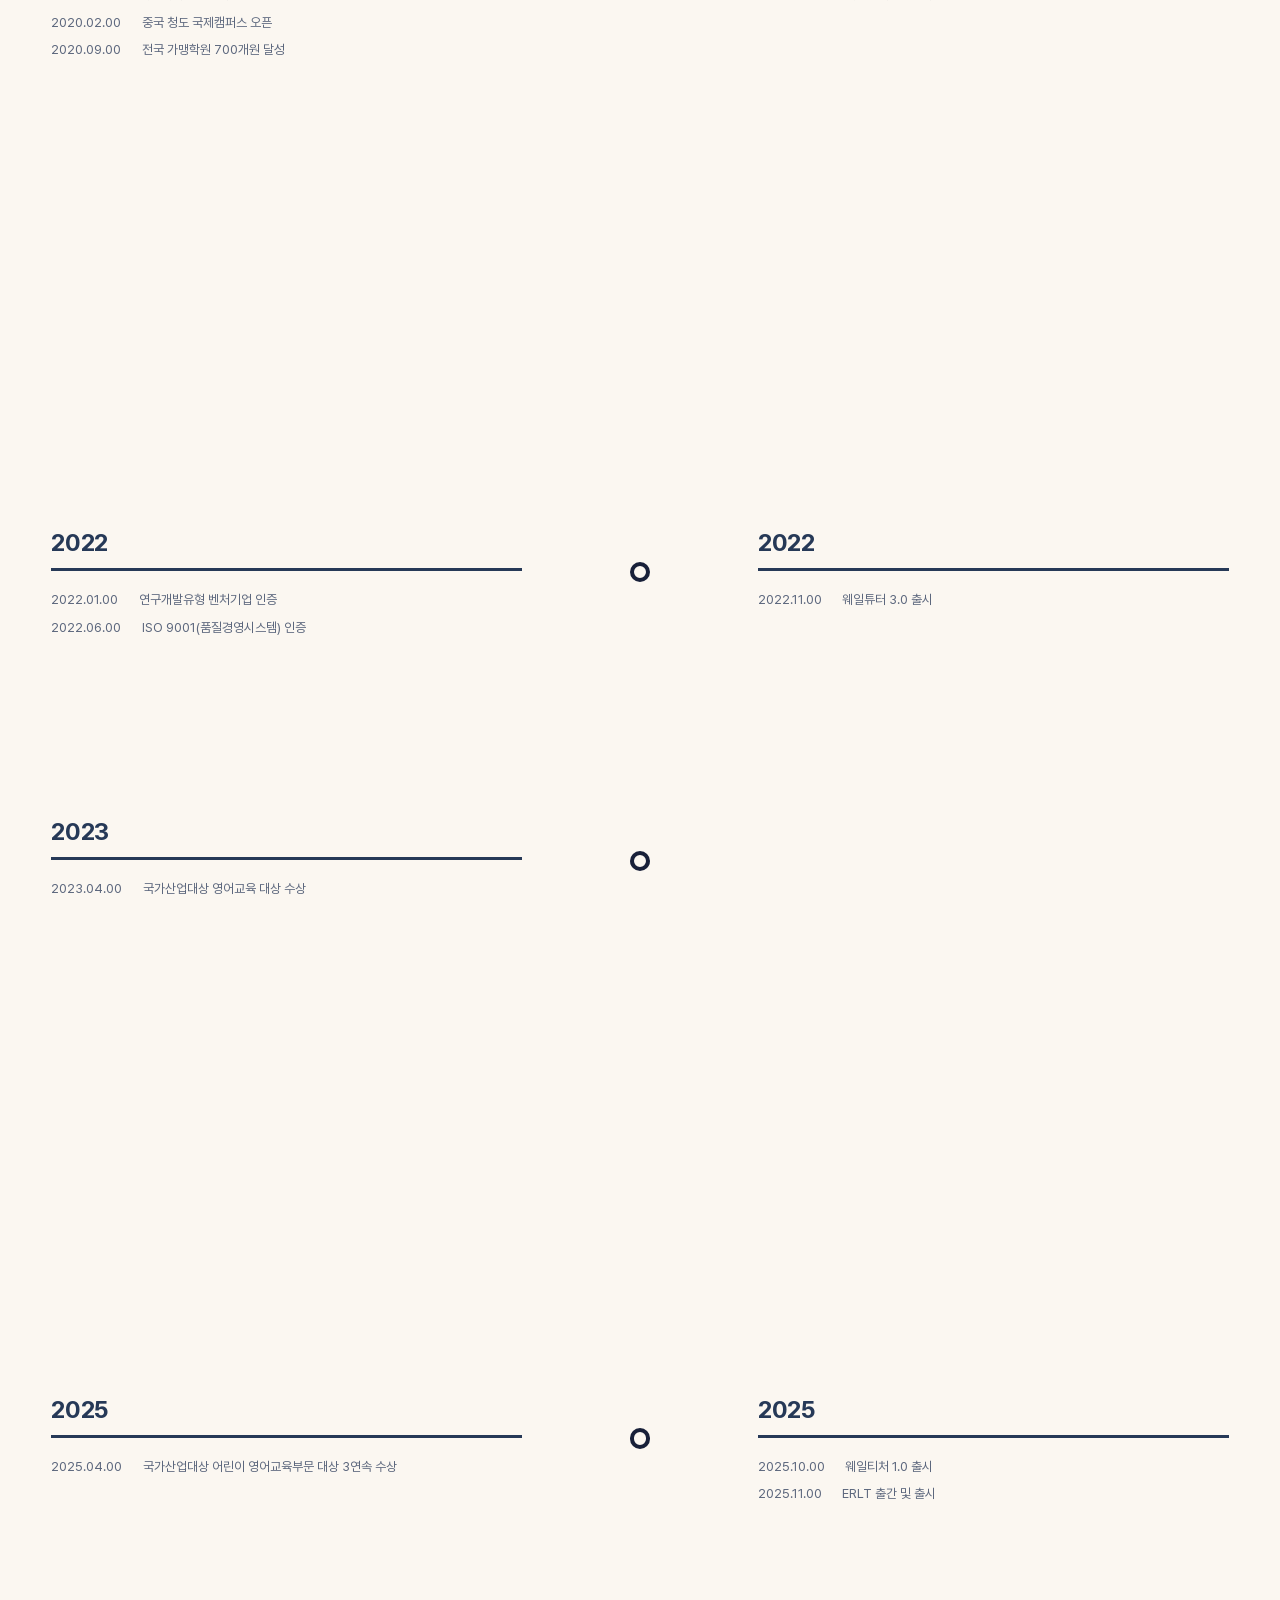
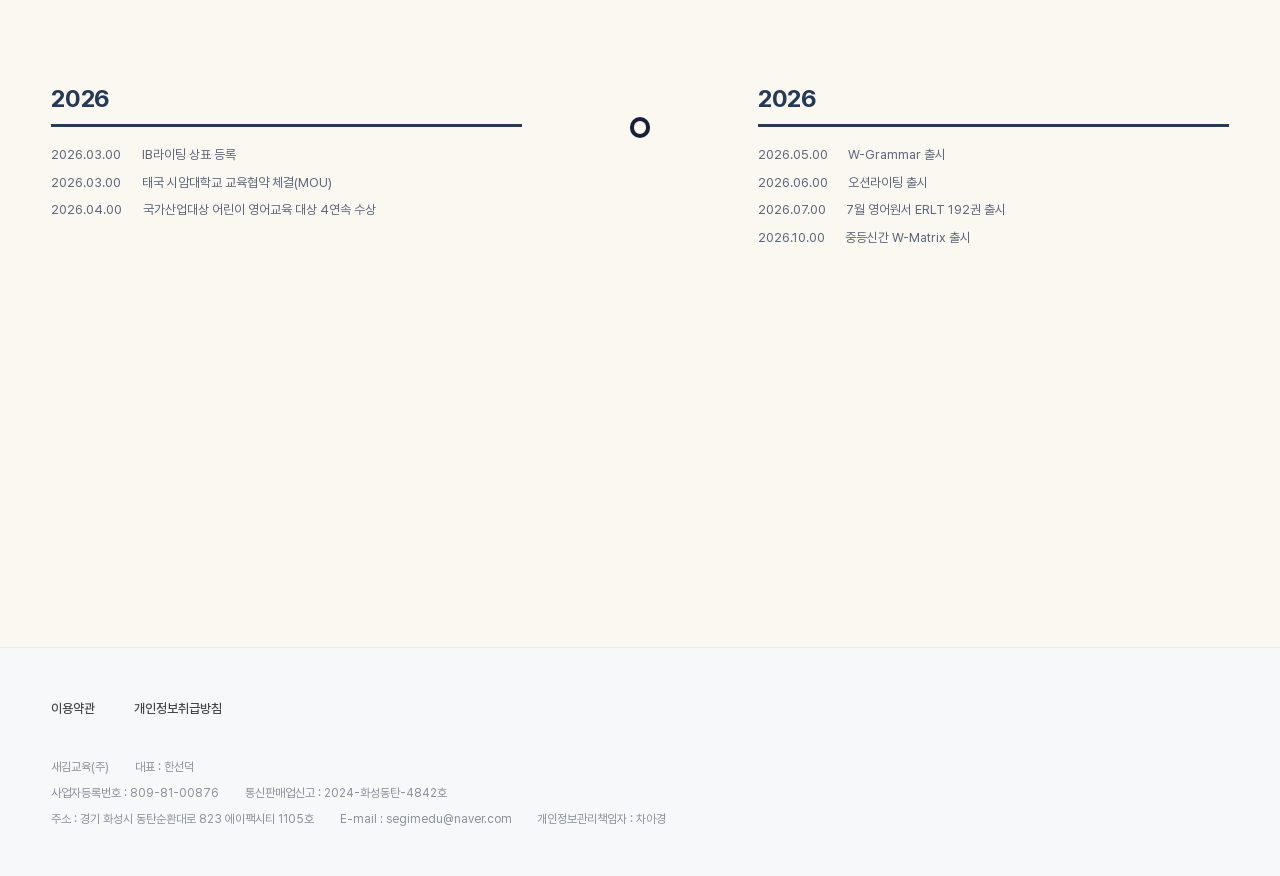
==== commit 99fcaaa8: "Add files via upload" ====
--- a/about.html
+++ b/about.html
@@ -1,15 +1,45 @@
 <!DOCTYPE html>
 <html lang="ko">
+
 <head>
   <meta charset="UTF-8">
   <meta name="viewport" content="width=device-width, initial-scale=1.0, viewport-fit=cover">
-  <title>새김교육(주) | About</title>
-  <meta name="description" content="새김교육(주) 회사소개 및 연혁 - 생각이 영어가 되는 곳">
+
+  <!-- SEO -->
+  <title>새김교육 | 회사소개·연혁</title>
+  <meta name="description" content="새김교육은 파머스영어·고래영어와 함께 생각이 영어가 되는 교육을 만듭니다. 미래 교육의 표준을 만드는 영어교육 전문기업.">
+  <meta name="keywords" content="새김교육, 파머스영어, 고래영어, 영어교육, 영어학원, 새김티처, 회사소개, 연혁">
+  <meta name="author" content="새김교육(주)">
+  <meta name="robots" content="index, follow">
+  <link rel="canonical" href="https://segimedu.com/about.html">
+
+  <!-- Open Graph -->
+  <meta property="og:type" content="website">
+  <meta property="og:site_name" content="새김교육">
+  <meta property="og:locale" content="ko_KR">
+  <meta property="og:title" content="새김교육 | 회사소개·연혁">
+  <meta property="og:description" content="생각이 영어가 되는 교육, 미래 교육의 표준을 만드는 새김교육.">
+  <meta property="og:url" content="https://segimedu.com/about.html">
+  <meta property="og:image" content="https://segimedu.com/resource/imgs/og.png">
+  <meta property="og:image:width" content="1200">
+  <meta property="og:image:height" content="630">
+
+  <!-- Twitter -->
+  <meta name="twitter:card" content="summary_large_image">
+  <meta name="twitter:title" content="새김교육 | 회사소개·연혁">
+  <meta name="twitter:description" content="생각이 영어가 되는 교육, 미래 교육의 표준을 만드는 새김교육.">
+  <meta name="twitter:image" content="https://segimedu.com/resource/imgs/og.png">
+
+  <!-- Favicon -->
+  <link rel="icon" href="resource/imgs/favicon.png" type="image/png">
+  <link rel="apple-touch-icon" href="resource/imgs/favicon.png">
+
   <link rel="stylesheet" href="resource/css/index.css">
   <link rel="stylesheet" href="resource/css/about.css">
   <!-- 스크롤 리빌 초기 상태를 첫 렌더부터 적용 (본문 파싱 전에 실행돼야 깜빡임 없음) -->
   <script>document.documentElement.className += ' js';</script>
 </head>
+
 <body>
 
   <!-- ============================================================
@@ -24,7 +54,8 @@
       </a>
 
       <!-- 모바일 햄버거 버튼 -->
-      <button type="button" class="menu-btn" id="menuBtn" aria-label="전체메뉴 열기" aria-expanded="false" aria-controls="gnbMenu">
+      <button type="button" class="menu-btn" id="menuBtn" aria-label="전체메뉴 열기" aria-expanded="false"
+        aria-controls="gnbMenu">
         <span class="menu-btn-bar"></span>
         <span class="menu-btn-bar"></span>
         <span class="menu-btn-bar"></span>
@@ -182,7 +213,7 @@
               <div class="tl-col reveal-tl" data-brand="whale">
                 <p class="tl-year">2017</p>
                 <ul class="tl-list">
-                  <li><span class="tl-date">2017.00.00</span><span class="tl-txt">고래영어AI스피킹 앱 개발 착수</span></li>
+                  <li><span class="tl-date">2017.08.00</span><span class="tl-txt">고래영어 AI스피킹 앱 개발 착수</span></li>
                 </ul>
               </div>
             </div>
@@ -193,16 +224,12 @@
               <div class="tl-col reveal-tl" data-brand="pamus">
                 <p class="tl-year">2018</p>
                 <ul class="tl-list">
-                  <li><span class="tl-date">2018.00.00</span><span class="tl-txt">미시간대·하와이주립대 국제공인 기관 선정</span></li>
-                  <li><span class="tl-date">2018.00.00</span><span class="tl-txt">전국400개 브랜치 개원</span></li>
-                </ul>
-              </div>
-              <div class="tl-col reveal-tl" data-brand="whale">
-                <p class="tl-year">2018</p>
-                <ul class="tl-list">
-                  <li><span class="tl-date">2018.00.00</span><span class="tl-txt">교육특허 획득</span></li>
-                </ul>
-              </div>
+                  <li><span class="tl-date">2018.03.00</span><span class="tl-txt">교육특허 취득</span></li>
+                  <li><span class="tl-date">2018.06.00</span><span class="tl-txt">미시간대·하와이주립대 국제공인 기관 선정</span></li>
+                  <li><span class="tl-date">2018.09.00</span><span class="tl-txt">전국400개 브랜치 개원</span></li>
+                </ul>
+              </div>
+
             </div>
 
             <!-- 2019 -->
@@ -211,15 +238,14 @@
               <div class="tl-col reveal-tl" data-brand="pamus">
                 <p class="tl-year">2019</p>
                 <ul class="tl-list">
-                  <li><span class="tl-date">2019.00.00</span><span class="tl-txt">영어교육 특허 취득</span></li>
                   <li><span class="tl-date">2019.00.00</span><span class="tl-txt">베트남 하노이 국제학교 오픈</span></li>
                 </ul>
               </div>
               <div class="tl-col reveal-tl" data-brand="whale">
                 <p class="tl-year">2019</p>
                 <ul class="tl-list">
-                  <li><span class="tl-date">2019.00.00</span><span class="tl-txt">고래영어 브랜치 런칭</span></li>
-                  <li><span class="tl-date">2019.00.00</span><span class="tl-txt">영어도서관 Library 3000 출시</span></li>
+                  <li><span class="tl-date">2019.07.00</span><span class="tl-txt">고래영어 브랜치 런칭</span></li>
+                  <li><span class="tl-date">2019.11.00</span><span class="tl-txt">영어도서관 Library 3000 출시</span></li>
                 </ul>
               </div>
             </div>
@@ -230,15 +256,15 @@
               <div class="tl-col reveal-tl" data-brand="pamus">
                 <p class="tl-year">2020</p>
                 <ul class="tl-list">
-                  <li><span class="tl-date">2020.00.00</span><span class="tl-txt">중국 청도 국제캠퍼스 오픈</span></li>
-                  <li><span class="tl-date">2020.00.00</span><span class="tl-txt">새김티처 2.0 출시</span></li>
-                  <li><span class="tl-date">2020.00.00</span><span class="tl-txt">전국 700개 가맹</span></li>
+                  <li><span class="tl-date">2020.01.00</span><span class="tl-txt">새김티처 2.0 출시</span></li>
+                  <li><span class="tl-date">2020.02.00</span><span class="tl-txt">중국 청도 국제캠퍼스 오픈</span></li>
+                  <li><span class="tl-date">2020.09.00</span><span class="tl-txt">전국 가맹학원 700개원 달성</span></li>
                 </ul>
               </div>
               <div class="tl-col reveal-tl" data-brand="whale">
                 <p class="tl-year">2020</p>
                 <ul class="tl-list">
-                  <li><span class="tl-date">2020.00.00</span><span class="tl-txt">웨일튜터 1.0 출시</span></li>
+                  <li><span class="tl-date">2020.10.00</span><span class="tl-txt">웨일튜터 1.0 출시</span></li>
                 </ul>
               </div>
             </div>
@@ -256,8 +282,8 @@
               <div class="tl-col reveal-tl" data-brand="whale">
                 <p class="tl-year">2021</p>
                 <ul class="tl-list">
-                  <li><span class="tl-date">2021.00.00</span><span class="tl-txt">웨일스튜던트 서비스 개시</span></li>
-                  <li><span class="tl-date">2021.00.00</span><span class="tl-txt">벤처기업달성</span></li>
+                  <li><span class="tl-date">2021.10.00</span><span class="tl-txt">웨일스튜던트 서비스 개시</span></li>
+                  <li><span class="tl-date">2021.12.00</span><span class="tl-txt">벤처기업 달성</span></li>
                 </ul>
               </div>
             </div>
@@ -268,15 +294,14 @@
               <div class="tl-col reveal-tl" data-brand="pamus">
                 <p class="tl-year">2022</p>
                 <ul class="tl-list">
-                  <li><span class="tl-date">2022.00.00</span><span class="tl-txt">교육벤처 인증</span></li>
-                  <li><span class="tl-date">2022.00.00</span><span class="tl-txt">ISO 국제품질인증</span></li>
+                  <li><span class="tl-date">2022.01.00</span><span class="tl-txt">연구개발유형 벤처기업 인증</span></li>
+                  <li><span class="tl-date">2022.06.00</span><span class="tl-txt">ISO 9001(품질경영시스템) 인증</span></li>
                 </ul>
               </div>
               <div class="tl-col reveal-tl" data-brand="whale">
                 <p class="tl-year">2022</p>
                 <ul class="tl-list">
-                  <li><span class="tl-date">2022.00.00</span><span class="tl-txt">웨일튜터 3.0 출시</span></li>
-                  <li><span class="tl-date">2022.00.00</span><span class="tl-txt">ISO 국제품질기준 인증</span></li>
+                  <li><span class="tl-date">2022.11.00</span><span class="tl-txt">웨일튜터 3.0 출시</span></li>
                 </ul>
               </div>
             </div>
@@ -287,7 +312,7 @@
               <div class="tl-col reveal-tl" data-brand="pamus">
                 <p class="tl-year">2023</p>
                 <ul class="tl-list">
-                  <li><span class="tl-date">2023.00.00</span><span class="tl-txt">국가산업대상 영어교육 대상 수상</span></li>
+                  <li><span class="tl-date">2023.04.00</span><span class="tl-txt">국가산업대상 영어교육 대상 수상</span></li>
                 </ul>
               </div>
             </div>
@@ -298,15 +323,16 @@
               <div class="tl-col reveal-tl" data-brand="pamus">
                 <p class="tl-year">2024</p>
                 <ul class="tl-list">
-                  <li><span class="tl-date">2024.00.00</span><span class="tl-txt">국가산업대상 영어교육 대상 2연속 수상</span></li>
+                  <li><span class="tl-date">2024.04.00</span><span class="tl-txt">국가산업대상 영어교육 대상 2연속 수상</span></li>
                 </ul>
               </div>
               <div class="tl-col reveal-tl" data-brand="whale">
                 <p class="tl-year">2024</p>
                 <ul class="tl-list">
-                  <li><span class="tl-date">2024.00.00</span><span class="tl-txt">P.T 교재 4종 출간</span></li>
-                  <li><span class="tl-date">2024.00.00</span><span class="tl-txt">Smart T.G 출시</span></li>
-                  <li><span class="tl-date">2024.00.00</span><span class="tl-txt">Sentence Bank Competition 출간</span></li>
+                  <li><span class="tl-date">2024.09.00</span><span class="tl-txt">P.T 교재 4종 출간</span></li>
+                  <li><span class="tl-date">2024.11.00</span><span class="tl-txt">Smart T.G 출시</span></li>
+                  <li><span class="tl-date">2024.12.00</span><span class="tl-txt">Sentence Bank Competition 출간</span>
+                  </li>
                 </ul>
               </div>
             </div>
@@ -317,14 +343,15 @@
               <div class="tl-col reveal-tl" data-brand="pamus">
                 <p class="tl-year">2025</p>
                 <ul class="tl-list">
-                  <li><span class="tl-date">2025.00.00</span><span class="tl-txt">국가산업대상 영어교육 대상 3연속 수상</span></li>
+                  <li><span class="tl-date">2025.04.00</span><span class="tl-txt">국가산업대상 어린이 영어교육부문 대상 3연속 수상</span>
+                  </li>
                 </ul>
               </div>
               <div class="tl-col reveal-tl" data-brand="whale">
                 <p class="tl-year">2025</p>
                 <ul class="tl-list">
-                  <li><span class="tl-date">2025.00.00</span><span class="tl-txt">웨일티처 1.0 출시</span></li>
-                  <li><span class="tl-date">2025.00.00</span><span class="tl-txt">ERLT 출간 및 출시</span></li>
+                  <li><span class="tl-date">2025.10.00</span><span class="tl-txt">웨일티처 1.0 출시</span></li>
+                  <li><span class="tl-date">2025.11.00</span><span class="tl-txt">ERLT 출간 및 출시</span></li>
                 </ul>
               </div>
             </div>
@@ -335,7 +362,18 @@
               <div class="tl-col reveal-tl" data-brand="pamus">
                 <p class="tl-year">2026</p>
                 <ul class="tl-list">
-                  <li><span class="tl-date">2026.00.00</span><span class="tl-txt">국가산업대상 영어교육 대상 4연속 수상</span></li>
+                  <li><span class="tl-date">2026.03.00</span><span class="tl-txt">IB라이팅 상표 등록</span></li>
+                  <li><span class="tl-date">2026.03.00</span><span class="tl-txt">태국 시암대학교 교육협약 체결(MOU)</span></li>
+                  <li><span class="tl-date">2026.04.00</span><span class="tl-txt">국가산업대상 어린이 영어교육 대상 4연속 수상</span></li>
+                </ul>
+              </div>
+              <div class="tl-col reveal-tl" data-brand="whale">
+                <p class="tl-year">2026</p>
+                <ul class="tl-list">
+                  <li><span class="tl-date">2026.05.00</span><span class="tl-txt">W-Grammar 출시</span></li>
+                  <li><span class="tl-date">2026.06.00</span><span class="tl-txt">오션라이팅 출시</span></li>
+                  <li><span class="tl-date">2026.07.00</span><span class="tl-txt">7월 영어원서 ERLT 192권 출시</span></li>
+                  <li><span class="tl-date">2026.10.00</span><span class="tl-txt">중등신간 W-Matrix 출시</span></li>
                 </ul>
               </div>
             </div>
@@ -386,4 +424,5 @@
   <script src="resource/js/common.js"></script>
   <script src="resource/js/about.js"></script>
 </body>
-</html>
+
+</html>
--- a/resource/css/index.css
+++ b/resource/css/index.css
@@ -254,7 +254,25 @@
     transform: none;
 }
 
+/* 상시 노출 페이지는 첫 렌더부터 펼친 상태로 그림 (로드 직후 내려오는 모션 방지).
+   JS가 준비되면 .sub-ready가 붙어 이 규칙이 빠지고 is-open이 이어받음 — 값이 같아 트랜지션 없음 */
+@media (min-width: 1025px) {
+
+    .has-subbar:not(.sub-ready) .gnb::after {
+        height: var(--subbar-h);
+        opacity: 1;
+        pointer-events: auto;
+    }
+
+    .has-subbar:not(.sub-ready) .menu-link.on~.sub-list {
+        opacity: 1;
+        visibility: visible;
+        transform: none;
+    }
+}
+
 .sub-list a {
+    position: relative;
     display: block;
     font-size: clamp(14px, 1vw, 16px);
     color: var(--navy);
@@ -266,6 +284,21 @@
     color: var(--point);
 }
 
+/* 현재 보고 있는 페이지 : 주황 + 밑줄 (common.js가 .on 부여) */
+.sub-list a.on {
+    color: var(--point);
+}
+
+.sub-list a.on::after {
+    content: '';
+    position: absolute;
+    left: 0;
+    right: 0;
+    bottom: -6px;
+    height: 2px;
+    background: var(--point);
+}
+
 /* 모바일 전용 버튼 (PC 숨김) */
 .menu-btn,
 .sub-btn {
@@ -279,6 +312,11 @@
 
 .page {
     padding-top: var(--gnb-h);
+}
+
+/* 서브바를 상시 펼쳐 두는 페이지(Careers 등) : 그 높이만큼 본문을 더 내림 */
+.has-subbar .page {
+    padding-top: calc(var(--gnb-h) + var(--subbar-h));
 }
 
 /* 순서 : 배경 이미지 → 오버레이(z-index 1) → 텍스트(z-index 2) */
@@ -448,77 +486,6 @@
 
 
 /* ============================================================
-   [Careers 서브 탭] — 인재상 / 채용 안내 / 채용공고 공용
-   ============================================================ */
-.ca-tab {
-    position: relative;
-    z-index: 3;
-    width: 100%;
-    background: #fff;
-    border-bottom: 1px solid var(--line);
-    --ca-tab-h: 52px;
-}
-
-.ca-tab-inner {
-    display: flex;
-    /* 레퍼런스처럼 우측 정렬 */
-    justify-content: flex-end;
-    gap: clamp(24px, 4vw, 76px);
-    width: 100%;
-    max-width: 1400px;
-    height: var(--ca-tab-h);
-    margin: 0 auto;
-    padding: 0 clamp(20px, 4vw, 60px);
-}
-
-.ca-tab-link {
-    position: relative;
-    display: flex;
-    align-items: center;
-    font-size: clamp(13px, 1vw, 16px);
-    color: #6b7280;
-    white-space: nowrap;
-    transition: color .2s ease;
-}
-
-/* 현재 페이지 : 주황 밑줄 */
-.ca-tab-link.on {
-    color: var(--point);
-}
-
-.ca-tab-link.on::after {
-    content: '';
-    position: absolute;
-    left: 0;
-    right: 0;
-    bottom: 0;
-    height: 2px;
-    background: var(--point);
-}
-
-@media (hover: hover) and (pointer: fine) {
-    .ca-tab-link:hover {
-        color: var(--point);
-    }
-}
-
-/* 좁으면 가로 스크롤로 3개 유지 */
-@media (max-width: 640px) {
-    .ca-tab-inner {
-        justify-content: flex-start;
-        gap: 28px;
-        overflow-x: auto;
-        -webkit-overflow-scrolling: touch;
-        scrollbar-width: none;
-    }
-
-    .ca-tab-inner::-webkit-scrollbar {
-        display: none;
-    }
-}
-
-
-/* ============================================================
    [공통 푸터] — 히어로 아래 일반 문서 흐름 (스크롤하면 노출)
    ============================================================ */
 .footer {
@@ -662,6 +629,11 @@
     /* 서브 바는 PC 전용 — 모바일은 아코디언 유지 */
     .gnb::after {
         display: none;
+    }
+
+    /* 서브바가 없으니 본문 오프셋도 헤더 높이만 */
+    .has-subbar .page {
+        padding-top: var(--gnb-h);
     }
 
     .menu-link::after {
--- a/resource/css/about.css
+++ b/resource/css/about.css
@@ -78,90 +78,677 @@
 }
 
 /* 위치·크기·속도·시작 시점 전부 다르게 (은하수처럼 불규칙하게) */
-.ab-glints span:nth-child(1) { --x: 6.1%; --y: 47.7%; --s: 1.34; animation-duration: 7.0s; animation-delay: 2.9s }
-.ab-glints span:nth-child(2) { --x: 94.2%; --y: 3.1%; --s: 0.97; animation-duration: 4.5s; animation-delay: 0.6s }
-.ab-glints span:nth-child(3) { --x: 29.5%; --y: 66.3%; --s: 1.11; animation-duration: 6.1s; animation-delay: 0.5s }
-.ab-glints span:nth-child(4) { --x: 11.1%; --y: 24.1%; --s: 0.66; animation-duration: 3.9s; animation-delay: 2.8s }
-.ab-glints span:nth-child(5) { --x: 71.5%; --y: 48.4%; --s: 1.32; animation-duration: 5.6s; animation-delay: 3.9s }
-.ab-glints span:nth-child(6) { --x: 71.2%; --y: 34.8%; --s: 0.67; animation-duration: 7.1s; animation-delay: 1.7s }
-.ab-glints span:nth-child(7) { --x: 60.6%; --y: 75.0%; --s: 0.86; animation-duration: 5.1s; animation-delay: 4.9s }
-.ab-glints span:nth-child(8) { --x: 84.1%; --y: 35.8%; --s: 1.14; animation-duration: 4.4s; animation-delay: 4.4s }
-.ab-glints span:nth-child(9) { --x: 85.4%; --y: 91.2%; --s: 0.88; animation-duration: 6.8s; animation-delay: 3.6s }
-.ab-glints span:nth-child(10) { --x: 87.1%; --y: 25.7%; --s: 1.06; animation-duration: 6.0s; animation-delay: 2.2s }
-.ab-glints span:nth-child(11) { --x: 73.0%; --y: 22.5%; --s: 1.04; animation-duration: 6.6s; animation-delay: 3.2s }
-.ab-glints span:nth-child(12) { --x: 21.0%; --y: 72.3%; --s: 0.93; animation-duration: 4.2s; animation-delay: 5.3s }
-.ab-glints span:nth-child(13) { --x: 46.6%; --y: 38.1%; --s: 1.51; animation-duration: 3.5s; animation-delay: 3.9s }
-.ab-glints span:nth-child(14) { --x: 38.7%; --y: 12.0%; --s: 1.47; animation-duration: 7.1s; animation-delay: 0.0s }
-.ab-glints span:nth-child(15) { --x: 65.2%; --y: 63.5%; --s: 0.99; animation-duration: 4.4s; animation-delay: 1.5s }
-.ab-glints span:nth-child(16) { --x: 30.4%; --y: 45.8%; --s: 0.65; animation-duration: 3.4s; animation-delay: 4.8s }
-.ab-glints span:nth-child(17) { --x: 56.9%; --y: 64.0%; --s: 1.19; animation-duration: 6.4s; animation-delay: 1.6s }
-.ab-glints span:nth-child(18) { --x: 88.2%; --y: 61.9%; --s: 1.40; animation-duration: 3.6s; animation-delay: 3.7s }
-.ab-glints span:nth-child(19) { --x: 36.4%; --y: 76.3%; --s: 1.25; animation-duration: 7.0s; animation-delay: 1.5s }
-.ab-glints span:nth-child(20) { --x: 55.7%; --y: 6.6%; --s: 1.25; animation-duration: 6.9s; animation-delay: 4.5s }
-.ab-glints span:nth-child(21) { --x: 22.0%; --y: 86.3%; --s: 0.84; animation-duration: 7.0s; animation-delay: 0.9s }
-.ab-glints span:nth-child(22) { --x: 47.1%; --y: 21.0%; --s: 0.92; animation-duration: 4.0s; animation-delay: 3.4s }
-.ab-glints span:nth-child(23) { --x: 70.2%; --y: 88.4%; --s: 0.86; animation-duration: 3.5s; animation-delay: 4.9s }
-.ab-glints span:nth-child(24) { --x: 28.0%; --y: 8.6%; --s: 1.03; animation-duration: 4.2s; animation-delay: 0.4s }
-.ab-glints span:nth-child(25) { --x: 52.0%; --y: 78.3%; --s: 0.92; animation-duration: 5.2s; animation-delay: 2.0s }
-.ab-glints span:nth-child(26) { --x: 54.7%; --y: 23.8%; --s: 1.45; animation-duration: 4.4s; animation-delay: 1.4s }
-.ab-glints span:nth-child(27) { --x: 88.5%; --y: 12.1%; --s: 1.36; animation-duration: 5.5s; animation-delay: 0.9s }
-.ab-glints span:nth-child(28) { --x: 32.4%; --y: 35.2%; --s: 0.95; animation-duration: 3.5s; animation-delay: 3.6s }
-.ab-glints span:nth-child(29) { --x: 97.8%; --y: 46.7%; --s: 1.48; animation-duration: 5.6s; animation-delay: 2.0s }
-.ab-glints span:nth-child(30) { --x: 11.2%; --y: 75.0%; --s: 1.02; animation-duration: 3.2s; animation-delay: 1.5s }
-.ab-glints span:nth-child(31) { --x: 43.8%; --y: 3.7%; --s: 1.31; animation-duration: 5.6s; animation-delay: 0.4s }
-.ab-glints span:nth-child(32) { --x: 63.0%; --y: 12.0%; --s: 0.83; animation-duration: 3.9s; animation-delay: 2.8s }
-.ab-glints span:nth-child(33) { --x: 96.9%; --y: 84.9%; --s: 1.34; animation-duration: 3.8s; animation-delay: 5.5s }
-.ab-glints span:nth-child(34) { --x: 89.0%; --y: 79.7%; --s: 1.19; animation-duration: 4.8s; animation-delay: 0.9s }
-.ab-glints span:nth-child(35) { --x: 28.9%; --y: 89.9%; --s: 1.45; animation-duration: 6.4s; animation-delay: 4.8s }
-.ab-glints span:nth-child(36) { --x: 95.9%; --y: 60.4%; --s: 1.18; animation-duration: 6.1s; animation-delay: 0.2s }
-.ab-glints span:nth-child(37) { --x: 61.3%; --y: 22.5%; --s: 1.33; animation-duration: 6.2s; animation-delay: 2.7s }
-.ab-glints span:nth-child(38) { --x: 20.8%; --y: 21.2%; --s: 0.80; animation-duration: 5.3s; animation-delay: 3.5s }
-.ab-glints span:nth-child(39) { --x: 46.7%; --y: 70.6%; --s: 1.41; animation-duration: 3.6s; animation-delay: 4.1s }
-.ab-glints span:nth-child(40) { --x: 13.1%; --y: 44.4%; --s: 1.52; animation-duration: 6.8s; animation-delay: 5.0s }
-.ab-glints span:nth-child(41) { --x: 72.4%; --y: 3.2%; --s: 1.38; animation-duration: 6.7s; animation-delay: 4.6s }
-.ab-glints span:nth-child(42) { --x: 97.3%; --y: 18.8%; --s: 1.15; animation-duration: 6.8s; animation-delay: 2.6s }
-.ab-glints span:nth-child(43) { --x: 68.0%; --y: 80.2%; --s: 0.79; animation-duration: 5.3s; animation-delay: 5.3s }
-.ab-glints span:nth-child(44) { --x: 23.5%; --y: 60.8%; --s: 1.19; animation-duration: 4.2s; animation-delay: 4.2s }
-.ab-glints span:nth-child(45) { --x: 71.0%; --y: 63.0%; --s: 1.00; animation-duration: 6.9s; animation-delay: 3.7s }
-.ab-glints span:nth-child(46) { --x: 47.0%; --y: 49.4%; --s: 1.03; animation-duration: 6.6s; animation-delay: 0.3s }
-.ab-glints span:nth-child(47) { --x: 27.1%; --y: 79.0%; --s: 1.32; animation-duration: 4.0s; animation-delay: 5.5s }
-.ab-glints span:nth-child(48) { --x: 40.8%; --y: 25.1%; --s: 1.33; animation-duration: 3.3s; animation-delay: 4.3s }
-.ab-glints span:nth-child(49) { --x: 19.4%; --y: 9.5%; --s: 1.36; animation-duration: 5.5s; animation-delay: 5.8s }
-.ab-glints span:nth-child(50) { --x: 52.5%; --y: 89.9%; --s: 1.37; animation-duration: 5.8s; animation-delay: 4.4s }
-.ab-glints span:nth-child(51) { --x: 79.4%; --y: 10.3%; --s: 0.65; animation-duration: 6.8s; animation-delay: 5.2s }
-.ab-glints span:nth-child(52) { --x: 3.7%; --y: 76.0%; --s: 0.81; animation-duration: 5.0s; animation-delay: 0.2s }
-.ab-glints span:nth-child(53) { --x: 77.9%; --y: 50.6%; --s: 1.11; animation-duration: 5.2s; animation-delay: 5.0s }
-.ab-glints span:nth-child(54) { --x: 81.6%; --y: 23.6%; --s: 1.11; animation-duration: 5.3s; animation-delay: 4.4s }
-.ab-glints span:nth-child(55) { --x: 89.9%; --y: 46.5%; --s: 0.98; animation-duration: 4.6s; animation-delay: 4.1s }
-.ab-glints span:nth-child(56) { --x: 46.3%; --y: 91.1%; --s: 0.92; animation-duration: 6.1s; animation-delay: 2.8s }
-.ab-glints span:nth-child(57) { --x: 39.2%; --y: 53.1%; --s: 1.40; animation-duration: 4.6s; animation-delay: 3.5s }
-.ab-glints span:nth-child(58) { --x: 28.1%; --y: 19.8%; --s: 1.27; animation-duration: 4.2s; animation-delay: 0.8s }
-.ab-glints span:nth-child(59) { --x: 36.4%; --y: 89.9%; --s: 1.11; animation-duration: 6.9s; animation-delay: 2.8s }
-.ab-glints span:nth-child(60) { --x: 96.3%; --y: 33.6%; --s: 1.50; animation-duration: 5.6s; animation-delay: 2.7s }
-.ab-glints span:nth-child(61) { --x: 7.0%; --y: 89.3%; --s: 1.03; animation-duration: 3.9s; animation-delay: 2.0s }
-.ab-glints span:nth-child(62) { --x: 20.0%; --y: 52.3%; --s: 1.20; animation-duration: 6.5s; animation-delay: 5.5s }
-.ab-glints span:nth-child(63) { --x: 18.8%; --y: 36.6%; --s: 1.26; animation-duration: 6.8s; animation-delay: 5.2s }
-.ab-glints span:nth-child(64) { --x: 16.1%; --y: 57.1%; --s: 1.57; animation-duration: 5.8s; animation-delay: 2.3s }
-.ab-glints span:nth-child(65) { --x: 61.2%; --y: 46.0%; --s: 1.24; animation-duration: 4.1s; animation-delay: 0.3s }
-.ab-glints span:nth-child(66) { --x: 51.5%; --y: 51.5%; --s: 1.55; animation-duration: 6.0s; animation-delay: 3.6s }
-.ab-glints span:nth-child(67) { --x: 6.8%; --y: 32.6%; --s: 1.30; animation-duration: 5.2s; animation-delay: 4.8s }
-.ab-glints span:nth-child(68) { --x: 2.6%; --y: 9.2%; --s: 0.87; animation-duration: 5.5s; animation-delay: 3.9s }
-.ab-glints span:nth-child(69) { --x: 97.9%; --y: 73.0%; --s: 1.35; animation-duration: 4.6s; animation-delay: 3.9s }
-.ab-glints span:nth-child(70) { --x: 64.9%; --y: 37.5%; --s: 1.21; animation-duration: 4.1s; animation-delay: 1.5s }
-.ab-glints span:nth-child(71) { --x: 56.9%; --y: 31.5%; --s: 1.28; animation-duration: 5.0s; animation-delay: 1.9s }
-.ab-glints span:nth-child(72) { --x: 44.3%; --y: 62.7%; --s: 1.03; animation-duration: 4.9s; animation-delay: 1.6s }
-.ab-glints span:nth-child(73) { --x: 10.7%; --y: 11.2%; --s: 0.84; animation-duration: 5.5s; animation-delay: 2.6s }
-.ab-glints span:nth-child(74) { --x: 11.8%; --y: 84.7%; --s: 0.73; animation-duration: 6.3s; animation-delay: 1.9s }
-.ab-glints span:nth-child(75) { --x: 78.7%; --y: 33.4%; --s: 1.19; animation-duration: 6.1s; animation-delay: 5.1s }
-.ab-glints span:nth-child(76) { --x: 77.5%; --y: 72.8%; --s: 1.35; animation-duration: 6.8s; animation-delay: 4.6s }
-.ab-glints span:nth-child(77) { --x: 79.2%; --y: 58.5%; --s: 1.57; animation-duration: 5.3s; animation-delay: 2.1s }
-.ab-glints span:nth-child(78) { --x: 2.5%; --y: 62.9%; --s: 1.54; animation-duration: 4.5s; animation-delay: 5.3s }
-.ab-glints span:nth-child(79) { --x: 13.8%; --y: 33.3%; --s: 0.76; animation-duration: 5.0s; animation-delay: 2.5s }
-.ab-glints span:nth-child(80) { --x: 2.0%; --y: 19.0%; --s: 0.73; animation-duration: 3.5s; animation-delay: 4.3s }
-.ab-glints span:nth-child(81) { --x: 38.4%; --y: 57.7%; --s: 1.20; animation-duration: 6.8s; animation-delay: 1.4s }
-.ab-glints span:nth-child(82) { --x: 35.8%; --y: 34.7%; --s: 1.38; animation-duration: 3.6s; animation-delay: 4.5s }
-.ab-glints span:nth-child(83) { --x: 76.7%; --y: 93.1%; --s: 1.43; animation-duration: 6.9s; animation-delay: 3.6s }
-.ab-glints span:nth-child(84) { --x: 61.7%; --y: 85.4%; --s: 0.99; animation-duration: 5.6s; animation-delay: 5.1s }
+.ab-glints span:nth-child(1) {
+    --x: 6.1%;
+    --y: 47.7%;
+    --s: 1.34;
+    animation-duration: 7.0s;
+    animation-delay: 2.9s
+}
+
+.ab-glints span:nth-child(2) {
+    --x: 94.2%;
+    --y: 3.1%;
+    --s: 0.97;
+    animation-duration: 4.5s;
+    animation-delay: 0.6s
+}
+
+.ab-glints span:nth-child(3) {
+    --x: 29.5%;
+    --y: 66.3%;
+    --s: 1.11;
+    animation-duration: 6.1s;
+    animation-delay: 0.5s
+}
+
+.ab-glints span:nth-child(4) {
+    --x: 11.1%;
+    --y: 24.1%;
+    --s: 0.66;
+    animation-duration: 3.9s;
+    animation-delay: 2.8s
+}
+
+.ab-glints span:nth-child(5) {
+    --x: 71.5%;
+    --y: 48.4%;
+    --s: 1.32;
+    animation-duration: 5.6s;
+    animation-delay: 3.9s
+}
+
+.ab-glints span:nth-child(6) {
+    --x: 71.2%;
+    --y: 34.8%;
+    --s: 0.67;
+    animation-duration: 7.1s;
+    animation-delay: 1.7s
+}
+
+.ab-glints span:nth-child(7) {
+    --x: 60.6%;
+    --y: 75.0%;
+    --s: 0.86;
+    animation-duration: 5.1s;
+    animation-delay: 4.9s
+}
+
+.ab-glints span:nth-child(8) {
+    --x: 84.1%;
+    --y: 35.8%;
+    --s: 1.14;
+    animation-duration: 4.4s;
+    animation-delay: 4.4s
+}
+
+.ab-glints span:nth-child(9) {
+    --x: 85.4%;
+    --y: 91.2%;
+    --s: 0.88;
+    animation-duration: 6.8s;
+    animation-delay: 3.6s
+}
+
+.ab-glints span:nth-child(10) {
+    --x: 87.1%;
+    --y: 25.7%;
+    --s: 1.06;
+    animation-duration: 6.0s;
+    animation-delay: 2.2s
+}
+
+.ab-glints span:nth-child(11) {
+    --x: 73.0%;
+    --y: 22.5%;
+    --s: 1.04;
+    animation-duration: 6.6s;
+    animation-delay: 3.2s
+}
+
+.ab-glints span:nth-child(12) {
+    --x: 21.0%;
+    --y: 72.3%;
+    --s: 0.93;
+    animation-duration: 4.2s;
+    animation-delay: 5.3s
+}
+
+.ab-glints span:nth-child(13) {
+    --x: 46.6%;
+    --y: 38.1%;
+    --s: 1.51;
+    animation-duration: 3.5s;
+    animation-delay: 3.9s
+}
+
+.ab-glints span:nth-child(14) {
+    --x: 38.7%;
+    --y: 12.0%;
+    --s: 1.47;
+    animation-duration: 7.1s;
+    animation-delay: 0.0s
+}
+
+.ab-glints span:nth-child(15) {
+    --x: 65.2%;
+    --y: 63.5%;
+    --s: 0.99;
+    animation-duration: 4.4s;
+    animation-delay: 1.5s
+}
+
+.ab-glints span:nth-child(16) {
+    --x: 30.4%;
+    --y: 45.8%;
+    --s: 0.65;
+    animation-duration: 3.4s;
+    animation-delay: 4.8s
+}
+
+.ab-glints span:nth-child(17) {
+    --x: 56.9%;
+    --y: 64.0%;
+    --s: 1.19;
+    animation-duration: 6.4s;
+    animation-delay: 1.6s
+}
+
+.ab-glints span:nth-child(18) {
+    --x: 88.2%;
+    --y: 61.9%;
+    --s: 1.40;
+    animation-duration: 3.6s;
+    animation-delay: 3.7s
+}
+
+.ab-glints span:nth-child(19) {
+    --x: 36.4%;
+    --y: 76.3%;
+    --s: 1.25;
+    animation-duration: 7.0s;
+    animation-delay: 1.5s
+}
+
+.ab-glints span:nth-child(20) {
+    --x: 55.7%;
+    --y: 6.6%;
+    --s: 1.25;
+    animation-duration: 6.9s;
+    animation-delay: 4.5s
+}
+
+.ab-glints span:nth-child(21) {
+    --x: 22.0%;
+    --y: 86.3%;
+    --s: 0.84;
+    animation-duration: 7.0s;
+    animation-delay: 0.9s
+}
+
+.ab-glints span:nth-child(22) {
+    --x: 47.1%;
+    --y: 21.0%;
+    --s: 0.92;
+    animation-duration: 4.0s;
+    animation-delay: 3.4s
+}
+
+.ab-glints span:nth-child(23) {
+    --x: 70.2%;
+    --y: 88.4%;
+    --s: 0.86;
+    animation-duration: 3.5s;
+    animation-delay: 4.9s
+}
+
+.ab-glints span:nth-child(24) {
+    --x: 28.0%;
+    --y: 8.6%;
+    --s: 1.03;
+    animation-duration: 4.2s;
+    animation-delay: 0.4s
+}
+
+.ab-glints span:nth-child(25) {
+    --x: 52.0%;
+    --y: 78.3%;
+    --s: 0.92;
+    animation-duration: 5.2s;
+    animation-delay: 2.0s
+}
+
+.ab-glints span:nth-child(26) {
+    --x: 54.7%;
+    --y: 23.8%;
+    --s: 1.45;
+    animation-duration: 4.4s;
+    animation-delay: 1.4s
+}
+
+.ab-glints span:nth-child(27) {
+    --x: 88.5%;
+    --y: 12.1%;
+    --s: 1.36;
+    animation-duration: 5.5s;
+    animation-delay: 0.9s
+}
+
+.ab-glints span:nth-child(28) {
+    --x: 32.4%;
+    --y: 35.2%;
+    --s: 0.95;
+    animation-duration: 3.5s;
+    animation-delay: 3.6s
+}
+
+.ab-glints span:nth-child(29) {
+    --x: 97.8%;
+    --y: 46.7%;
+    --s: 1.48;
+    animation-duration: 5.6s;
+    animation-delay: 2.0s
+}
+
+.ab-glints span:nth-child(30) {
+    --x: 11.2%;
+    --y: 75.0%;
+    --s: 1.02;
+    animation-duration: 3.2s;
+    animation-delay: 1.5s
+}
+
+.ab-glints span:nth-child(31) {
+    --x: 43.8%;
+    --y: 3.7%;
+    --s: 1.31;
+    animation-duration: 5.6s;
+    animation-delay: 0.4s
+}
+
+.ab-glints span:nth-child(32) {
+    --x: 63.0%;
+    --y: 12.0%;
+    --s: 0.83;
+    animation-duration: 3.9s;
+    animation-delay: 2.8s
+}
+
+.ab-glints span:nth-child(33) {
+    --x: 96.9%;
+    --y: 84.9%;
+    --s: 1.34;
+    animation-duration: 3.8s;
+    animation-delay: 5.5s
+}
+
+.ab-glints span:nth-child(34) {
+    --x: 89.0%;
+    --y: 79.7%;
+    --s: 1.19;
+    animation-duration: 4.8s;
+    animation-delay: 0.9s
+}
+
+.ab-glints span:nth-child(35) {
+    --x: 28.9%;
+    --y: 89.9%;
+    --s: 1.45;
+    animation-duration: 6.4s;
+    animation-delay: 4.8s
+}
+
+.ab-glints span:nth-child(36) {
+    --x: 95.9%;
+    --y: 60.4%;
+    --s: 1.18;
+    animation-duration: 6.1s;
+    animation-delay: 0.2s
+}
+
+.ab-glints span:nth-child(37) {
+    --x: 61.3%;
+    --y: 22.5%;
+    --s: 1.33;
+    animation-duration: 6.2s;
+    animation-delay: 2.7s
+}
+
+.ab-glints span:nth-child(38) {
+    --x: 20.8%;
+    --y: 21.2%;
+    --s: 0.80;
+    animation-duration: 5.3s;
+    animation-delay: 3.5s
+}
+
+.ab-glints span:nth-child(39) {
+    --x: 46.7%;
+    --y: 70.6%;
+    --s: 1.41;
+    animation-duration: 3.6s;
+    animation-delay: 4.1s
+}
+
+.ab-glints span:nth-child(40) {
+    --x: 13.1%;
+    --y: 44.4%;
+    --s: 1.52;
+    animation-duration: 6.8s;
+    animation-delay: 5.0s
+}
+
+.ab-glints span:nth-child(41) {
+    --x: 72.4%;
+    --y: 3.2%;
+    --s: 1.38;
+    animation-duration: 6.7s;
+    animation-delay: 4.6s
+}
+
+.ab-glints span:nth-child(42) {
+    --x: 97.3%;
+    --y: 18.8%;
+    --s: 1.15;
+    animation-duration: 6.8s;
+    animation-delay: 2.6s
+}
+
+.ab-glints span:nth-child(43) {
+    --x: 68.0%;
+    --y: 80.2%;
+    --s: 0.79;
+    animation-duration: 5.3s;
+    animation-delay: 5.3s
+}
+
+.ab-glints span:nth-child(44) {
+    --x: 23.5%;
+    --y: 60.8%;
+    --s: 1.19;
+    animation-duration: 4.2s;
+    animation-delay: 4.2s
+}
+
+.ab-glints span:nth-child(45) {
+    --x: 71.0%;
+    --y: 63.0%;
+    --s: 1.00;
+    animation-duration: 6.9s;
+    animation-delay: 3.7s
+}
+
+.ab-glints span:nth-child(46) {
+    --x: 47.0%;
+    --y: 49.4%;
+    --s: 1.03;
+    animation-duration: 6.6s;
+    animation-delay: 0.3s
+}
+
+.ab-glints span:nth-child(47) {
+    --x: 27.1%;
+    --y: 79.0%;
+    --s: 1.32;
+    animation-duration: 4.0s;
+    animation-delay: 5.5s
+}
+
+.ab-glints span:nth-child(48) {
+    --x: 40.8%;
+    --y: 25.1%;
+    --s: 1.33;
+    animation-duration: 3.3s;
+    animation-delay: 4.3s
+}
+
+.ab-glints span:nth-child(49) {
+    --x: 19.4%;
+    --y: 9.5%;
+    --s: 1.36;
+    animation-duration: 5.5s;
+    animation-delay: 5.8s
+}
+
+.ab-glints span:nth-child(50) {
+    --x: 52.5%;
+    --y: 89.9%;
+    --s: 1.37;
+    animation-duration: 5.8s;
+    animation-delay: 4.4s
+}
+
+.ab-glints span:nth-child(51) {
+    --x: 79.4%;
+    --y: 10.3%;
+    --s: 0.65;
+    animation-duration: 6.8s;
+    animation-delay: 5.2s
+}
+
+.ab-glints span:nth-child(52) {
+    --x: 3.7%;
+    --y: 76.0%;
+    --s: 0.81;
+    animation-duration: 5.0s;
+    animation-delay: 0.2s
+}
+
+.ab-glints span:nth-child(53) {
+    --x: 77.9%;
+    --y: 50.6%;
+    --s: 1.11;
+    animation-duration: 5.2s;
+    animation-delay: 5.0s
+}
+
+.ab-glints span:nth-child(54) {
+    --x: 81.6%;
+    --y: 23.6%;
+    --s: 1.11;
+    animation-duration: 5.3s;
+    animation-delay: 4.4s
+}
+
+.ab-glints span:nth-child(55) {
+    --x: 89.9%;
+    --y: 46.5%;
+    --s: 0.98;
+    animation-duration: 4.6s;
+    animation-delay: 4.1s
+}
+
+.ab-glints span:nth-child(56) {
+    --x: 46.3%;
+    --y: 91.1%;
+    --s: 0.92;
+    animation-duration: 6.1s;
+    animation-delay: 2.8s
+}
+
+.ab-glints span:nth-child(57) {
+    --x: 39.2%;
+    --y: 53.1%;
+    --s: 1.40;
+    animation-duration: 4.6s;
+    animation-delay: 3.5s
+}
+
+.ab-glints span:nth-child(58) {
+    --x: 28.1%;
+    --y: 19.8%;
+    --s: 1.27;
+    animation-duration: 4.2s;
+    animation-delay: 0.8s
+}
+
+.ab-glints span:nth-child(59) {
+    --x: 36.4%;
+    --y: 89.9%;
+    --s: 1.11;
+    animation-duration: 6.9s;
+    animation-delay: 2.8s
+}
+
+.ab-glints span:nth-child(60) {
+    --x: 96.3%;
+    --y: 33.6%;
+    --s: 1.50;
+    animation-duration: 5.6s;
+    animation-delay: 2.7s
+}
+
+.ab-glints span:nth-child(61) {
+    --x: 7.0%;
+    --y: 89.3%;
+    --s: 1.03;
+    animation-duration: 3.9s;
+    animation-delay: 2.0s
+}
+
+.ab-glints span:nth-child(62) {
+    --x: 20.0%;
+    --y: 52.3%;
+    --s: 1.20;
+    animation-duration: 6.5s;
+    animation-delay: 5.5s
+}
+
+.ab-glints span:nth-child(63) {
+    --x: 18.8%;
+    --y: 36.6%;
+    --s: 1.26;
+    animation-duration: 6.8s;
+    animation-delay: 5.2s
+}
+
+.ab-glints span:nth-child(64) {
+    --x: 16.1%;
+    --y: 57.1%;
+    --s: 1.57;
+    animation-duration: 5.8s;
+    animation-delay: 2.3s
+}
+
+.ab-glints span:nth-child(65) {
+    --x: 61.2%;
+    --y: 46.0%;
+    --s: 1.24;
+    animation-duration: 4.1s;
+    animation-delay: 0.3s
+}
+
+.ab-glints span:nth-child(66) {
+    --x: 51.5%;
+    --y: 51.5%;
+    --s: 1.55;
+    animation-duration: 6.0s;
+    animation-delay: 3.6s
+}
+
+.ab-glints span:nth-child(67) {
+    --x: 6.8%;
+    --y: 32.6%;
+    --s: 1.30;
+    animation-duration: 5.2s;
+    animation-delay: 4.8s
+}
+
+.ab-glints span:nth-child(68) {
+    --x: 2.6%;
+    --y: 9.2%;
+    --s: 0.87;
+    animation-duration: 5.5s;
+    animation-delay: 3.9s
+}
+
+.ab-glints span:nth-child(69) {
+    --x: 97.9%;
+    --y: 73.0%;
+    --s: 1.35;
+    animation-duration: 4.6s;
+    animation-delay: 3.9s
+}
+
+.ab-glints span:nth-child(70) {
+    --x: 64.9%;
+    --y: 37.5%;
+    --s: 1.21;
+    animation-duration: 4.1s;
+    animation-delay: 1.5s
+}
+
+.ab-glints span:nth-child(71) {
+    --x: 56.9%;
+    --y: 31.5%;
+    --s: 1.28;
+    animation-duration: 5.0s;
+    animation-delay: 1.9s
+}
+
+.ab-glints span:nth-child(72) {
+    --x: 44.3%;
+    --y: 62.7%;
+    --s: 1.03;
+    animation-duration: 4.9s;
+    animation-delay: 1.6s
+}
+
+.ab-glints span:nth-child(73) {
+    --x: 10.7%;
+    --y: 11.2%;
+    --s: 0.84;
+    animation-duration: 5.5s;
+    animation-delay: 2.6s
+}
+
+.ab-glints span:nth-child(74) {
+    --x: 11.8%;
+    --y: 84.7%;
+    --s: 0.73;
+    animation-duration: 6.3s;
+    animation-delay: 1.9s
+}
+
+.ab-glints span:nth-child(75) {
+    --x: 78.7%;
+    --y: 33.4%;
+    --s: 1.19;
+    animation-duration: 6.1s;
+    animation-delay: 5.1s
+}
+
+.ab-glints span:nth-child(76) {
+    --x: 77.5%;
+    --y: 72.8%;
+    --s: 1.35;
+    animation-duration: 6.8s;
+    animation-delay: 4.6s
+}
+
+.ab-glints span:nth-child(77) {
+    --x: 79.2%;
+    --y: 58.5%;
+    --s: 1.57;
+    animation-duration: 5.3s;
+    animation-delay: 2.1s
+}
+
+.ab-glints span:nth-child(78) {
+    --x: 2.5%;
+    --y: 62.9%;
+    --s: 1.54;
+    animation-duration: 4.5s;
+    animation-delay: 5.3s
+}
+
+.ab-glints span:nth-child(79) {
+    --x: 13.8%;
+    --y: 33.3%;
+    --s: 0.76;
+    animation-duration: 5.0s;
+    animation-delay: 2.5s
+}
+
+.ab-glints span:nth-child(80) {
+    --x: 2.0%;
+    --y: 19.0%;
+    --s: 0.73;
+    animation-duration: 3.5s;
+    animation-delay: 4.3s
+}
+
+.ab-glints span:nth-child(81) {
+    --x: 38.4%;
+    --y: 57.7%;
+    --s: 1.20;
+    animation-duration: 6.8s;
+    animation-delay: 1.4s
+}
+
+.ab-glints span:nth-child(82) {
+    --x: 35.8%;
+    --y: 34.7%;
+    --s: 1.38;
+    animation-duration: 3.6s;
+    animation-delay: 4.5s
+}
+
+.ab-glints span:nth-child(83) {
+    --x: 76.7%;
+    --y: 93.1%;
+    --s: 1.43;
+    animation-duration: 6.9s;
+    animation-delay: 3.6s
+}
+
+.ab-glints span:nth-child(84) {
+    --x: 61.7%;
+    --y: 85.4%;
+    --s: 0.99;
+    animation-duration: 5.6s;
+    animation-delay: 5.1s
+}
 
 /* 모션 최소화 : 발광점 숨김 */
 @media (prefers-reduced-motion: reduce) {
@@ -480,8 +1067,8 @@
 }
 
 .tl-row.is-active .tl-col[data-brand="whale"] .tl-year {
-    border-bottom-color: #003d6a;
-    color: #003d6a;
+    border-bottom-color: #3eace2;
+    color: #3eace2;
 }
 
 .tl-band.is-active {
@@ -560,6 +1147,7 @@
 }
 
 @media (max-width: 480px) {
+
     .tl-list li,
     .tl-band-txt {
         flex-direction: column;
@@ -611,4 +1199,4 @@
         transform: none;
         transition: none;
     }
-}
+}
